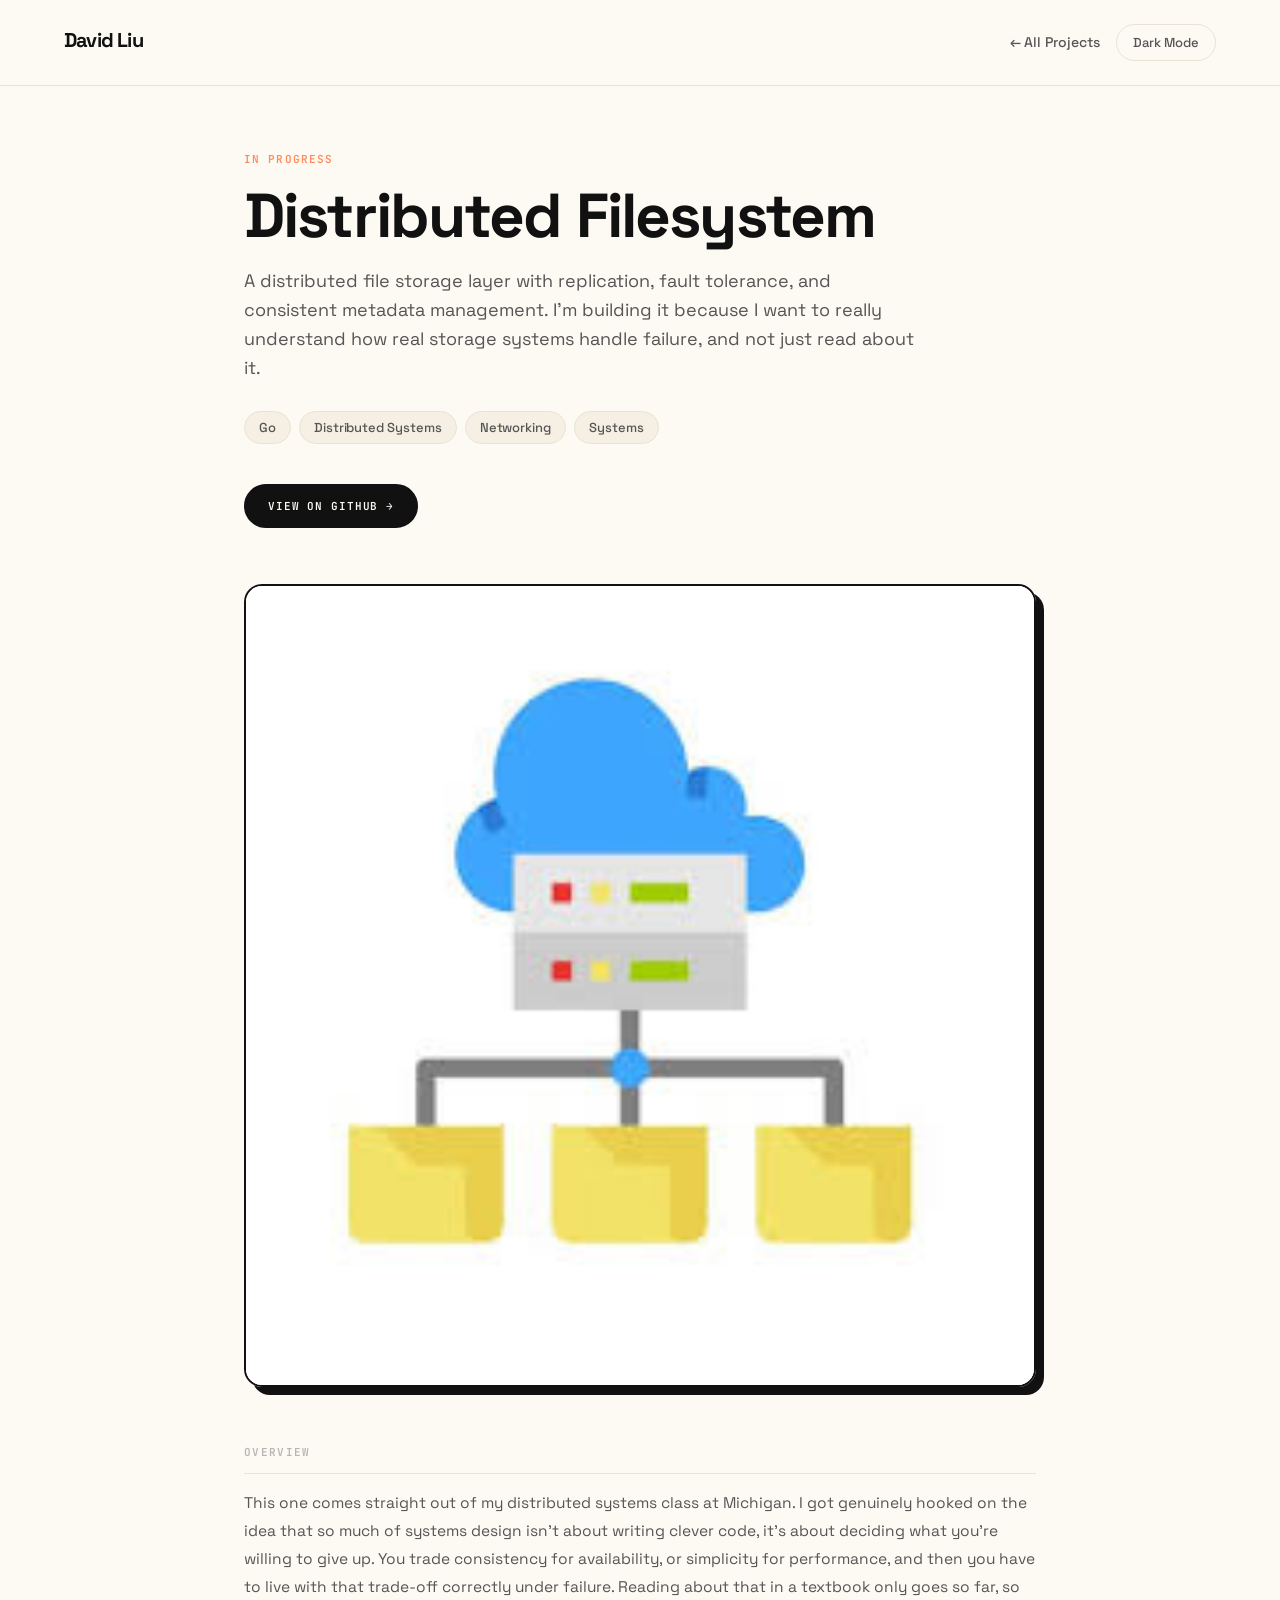
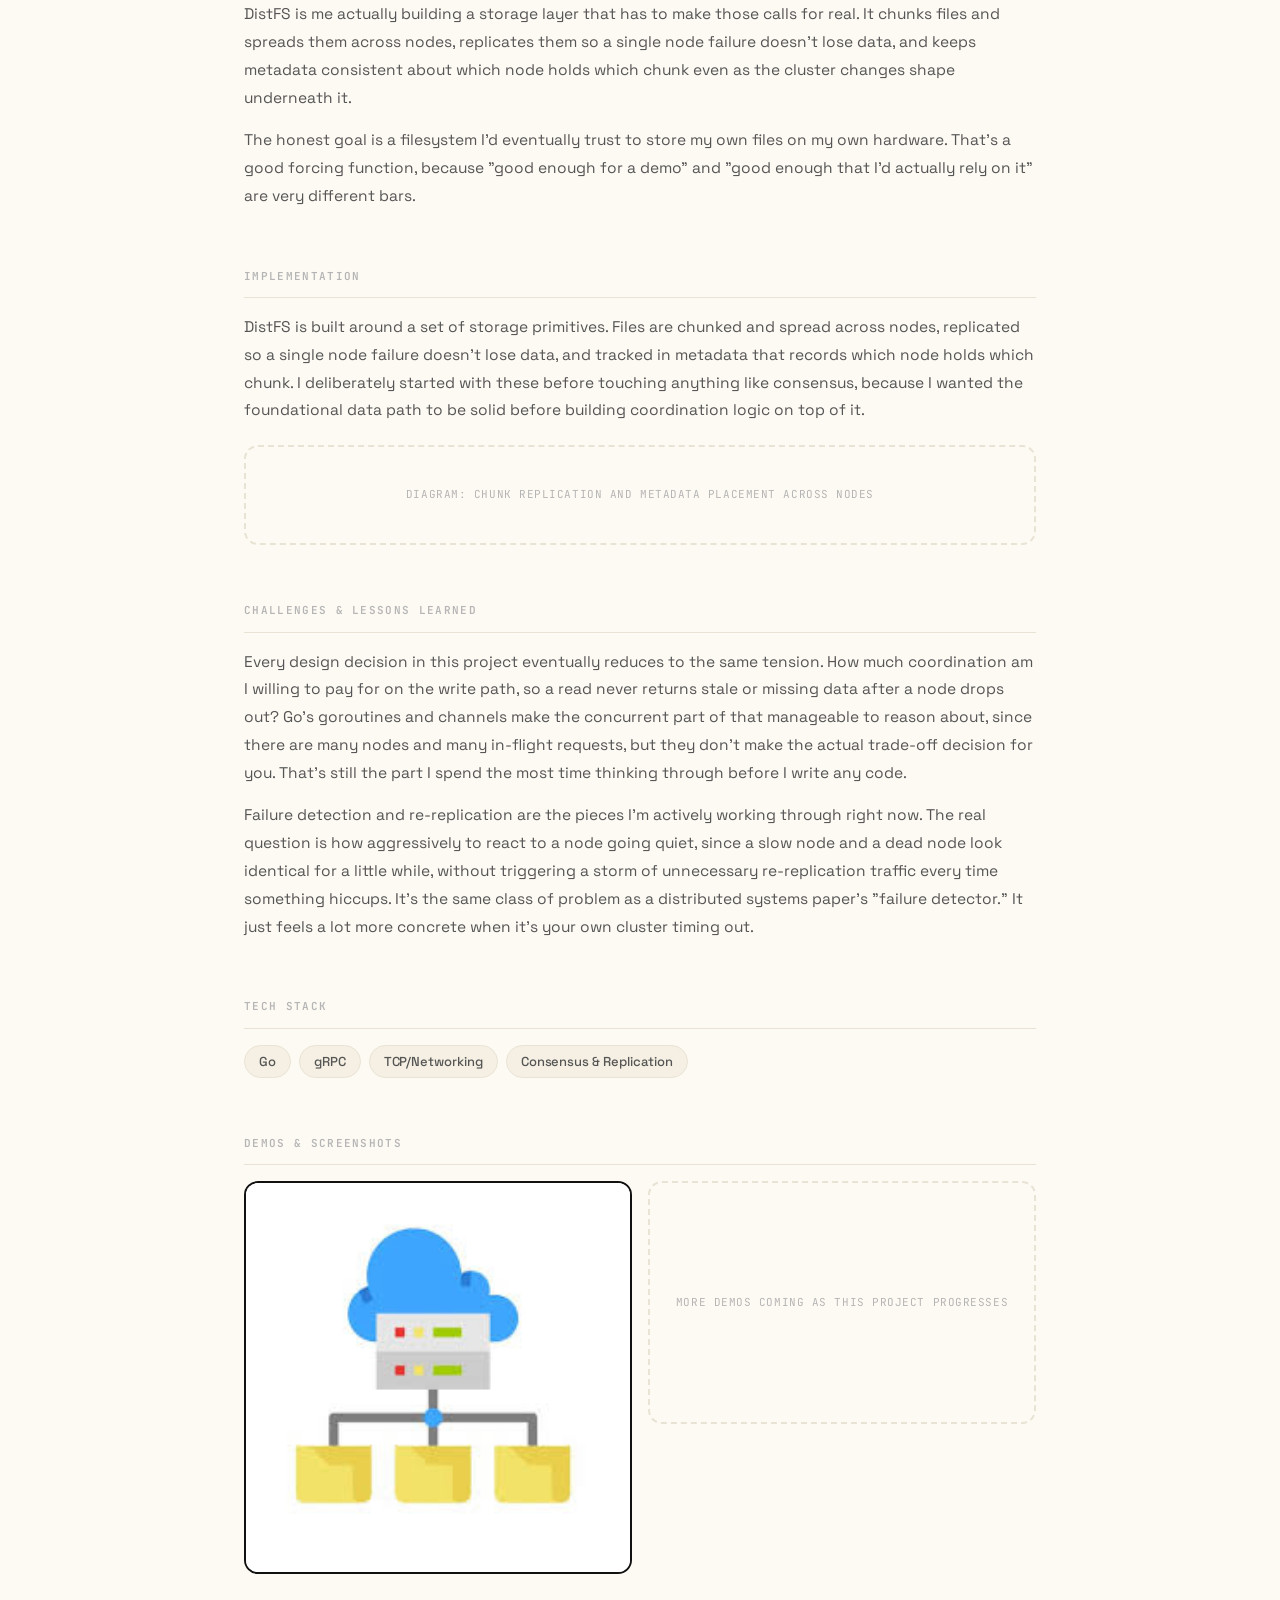
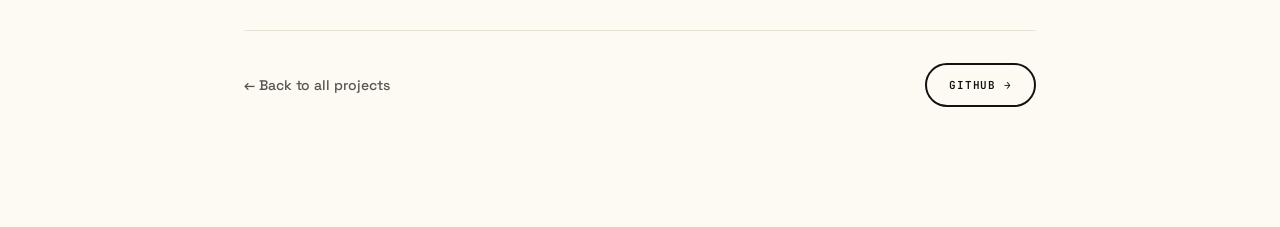
==== projects/distfs.html @ 0ce1530c "Add placeholder images for diagrams" ====
<!DOCTYPE html>
<html lang="en">
<head>
<meta charset="UTF-8" />
<meta name="viewport" content="width=device-width, initial-scale=1.0" />
<title>Distributed Filesystem — David Liu</title>
<link rel="preconnect" href="https://fonts.googleapis.com" />
<link rel="preconnect" href="https://fonts.gstatic.com" crossorigin />
<link href="https://fonts.googleapis.com/css2?family=Space+Grotesk:wght@300;400;500;600;700&family=JetBrains+Mono:wght@400;500;700&display=swap" rel="stylesheet" />
<link rel="stylesheet" href="../styles.css" />
</head>
<body>

<div class="detail-topbar">
  <a href="../" class="logo-link"><span class="logo" style="font-size:20px;">David Liu</span></a>
  <div class="detail-topbar-right">
    <a href="../#projects" class="back-link">← All Projects</a>
    <button id="theme-toggle" class="theme-toggle">Dark Mode</button>
  </div>
</div>

<main class="detail-main">

  <div class="detail-status">In Progress</div>
  <h1 class="detail-title">Distributed Filesystem</h1>
  <p class="detail-tagline">
    A distributed file storage layer with replication, fault tolerance, and consistent
    metadata management. I'm building it because I want to really understand how real
    storage systems handle failure, and not just read about it.
  </p>

  <div class="detail-tags">
    <span class="tag">Go</span>
    <span class="tag">Distributed Systems</span>
    <span class="tag">Networking</span>
    <span class="tag">Systems</span>
  </div>

  <div class="detail-actions">
    <a href="https://github.com/kyukibug/distfs" target="_blank" class="detail-action primary">View on GitHub →</a>
  </div>

  <div class="detail-cover">
    <!-- Drop "images/distfs-cover.jpg" (wide screenshot/diagram) to replace this -->
    <img src="../images/distfs.jpg" alt="Distributed Filesystem" onerror="this.parentElement.style.display='none'" />
  </div>

  <div class="detail-section">
    <div class="detail-section-label">Overview</div>
    <div class="detail-body">
      <p>
        This one comes straight out of my distributed systems class at Michigan. I got
        genuinely hooked on the idea that so much of systems design isn't about writing
        clever code, it's about deciding what you're willing to give up. You trade
        consistency for availability, or simplicity for performance, and then you have to
        live with that trade-off correctly under failure. Reading about that in a
        textbook only goes so far, so DistFS is me actually building a storage layer that
        has to make those calls for real. It chunks files and spreads them across nodes,
        replicates them so a single node failure doesn't lose data, and keeps metadata
        consistent about which node holds which chunk even as the cluster changes shape
        underneath it.
      </p>
      <p>
        The honest goal is a filesystem I'd eventually trust to store my own files on my
        own hardware. That's a good forcing function, because "good enough for a demo"
        and "good enough that I'd actually rely on it" are very different bars.
      </p>
    </div>
  </div>

  <div class="detail-section">
    <div class="detail-section-label">Implementation</div>
    <div class="detail-body">
      <p>
        DistFS is built around a set of storage primitives. Files are chunked and
        spread across nodes, replicated so a single node failure doesn't lose data, and
        tracked in metadata that records which node holds which chunk. I deliberately
        started with these before touching anything like consensus, because I wanted
        the foundational data path to be solid before building coordination logic on
        top of it.
      </p>
      <div class="detail-diagram-placeholder">Diagram: chunk replication and metadata placement across nodes</div>
    </div>
  </div>

  <div class="detail-section">
    <div class="detail-section-label">Challenges &amp; Lessons Learned</div>
    <div class="detail-body">
      <p>
        Every design decision in this project eventually reduces to the same tension.
        How much coordination am I willing to pay for on the write path, so a read
        never returns stale or missing data after a node drops out? Go's goroutines and
        channels make the concurrent part of that manageable to reason about, since
        there are many nodes and many in-flight requests, but they don't make the
        actual trade-off decision for you. That's still the part I spend the most time
        thinking through before I write any code.
      </p>
      <p>
        Failure detection and re-replication are the pieces I'm actively working
        through right now. The real question is how aggressively to react to a node
        going quiet, since a slow node and a dead node look identical for a little
        while, without triggering a storm of unnecessary re-replication traffic every
        time something hiccups. It's the same class of problem as a distributed
        systems paper's "failure detector." It just feels a lot more concrete when
        it's your own cluster timing out.
      </p>
    </div>
  </div>

  <div class="detail-section">
    <div class="detail-section-label">Tech Stack</div>
    <div class="detail-stack">
      <span class="tag">Go</span>
      <span class="tag">gRPC</span>
      <span class="tag">TCP/Networking</span>
      <span class="tag">Consensus &amp; Replication</span>
    </div>
  </div>

  <div class="detail-section">
    <div class="detail-section-label">Demos &amp; Screenshots</div>
    <div class="detail-media-grid">
      <div class="detail-media-item">
        <img src="../images/distfs.jpg" alt="Distributed Filesystem" onerror="this.parentElement.style.display='none'" />
      </div>
      <!--
        Add more demos as this project progresses. Drop files in /images and
        add either an <img> or <video controls> inside a .detail-media-item,
        like this
        <div class="detail-media-item"><video src="../images/distfs-demo.mp4" controls></video></div>
      -->
      <div class="detail-media-placeholder">
        More demos coming as this project progresses
      </div>
    </div>
  </div>

  <div class="detail-nav-footer">
    <a href="../#projects" class="back-link">← Back to all projects</a>
    <a href="https://github.com/kyukibug/distfs" target="_blank" class="detail-action secondary">GitHub →</a>
  </div>

</main>

<script src="../script.js"></script>
</body>
</html>
---- styles.css ----
*, *::before, *::after { box-sizing: border-box; margin: 0; padding: 0; }


:root {
  --ink: #0f0f0e;
  --ink-muted: #6b6b65;
  --ink-faint: #c2c1ba;
  --paper: #f7f5f0;
  --paper-warm: #efece5;
  --rule: #d8d5cc;
  --accent: #1a1a18;
  --mono: 'JetBrains Mono', monospace;
  --display: 'Space Grotesk', sans-serif;
}

body.dark-mode {
  --ink: #f3f3f3;
  --ink-muted: #b0b0b0;
  --ink-faint: #6e6e6e;

  --paper: #131316;
  --paper-warm: #1b1b1f;

  --rule: #2a2a2e;
  --accent: #ffffff;
}

:root {
  --ink: #111111;
  --ink-muted: #555555;
  --ink-faint: #b5b5b5;

  --paper: #fdfaf3;
  --paper-warm: #f5f0e3;

  --rule: #e8e3d4;
  --accent: #000000;

  --pop-1: #ffd93d;
  --pop-2: #ff8a5b;
  --pop-3: #6dc9c1;
}

html { scroll-behavior: smooth; }

body {
  font-family: var(--display);
  background: var(--paper);
  color: var(--ink);
  font-size: 15px;
  line-height: 1.65;
  overflow-x: hidden;
  font-weight: 400;
}

/* ─── GRID SYSTEM ─── */
.grid-wrap {
  display: grid;
  grid-template-columns: 240px 1fr;
  min-height: 100vh;
}

/* ─── SIDEBAR ─── */
aside {
  position: sticky;
  top: 0;
  height: 100vh;
  border-right: 1px solid var(--rule);
  padding: 48px 32px;
  display: flex;
  flex-direction: column;
  gap: 0;
  background: var(--paper);
  z-index: 10;
}

.theme-toggle {
  background: transparent;
  border: 1.5px solid var(--rule);
  border-radius: 999px;

  color: var(--ink-muted);

  font-family: var(--display);
  font-size: 13px;
  font-weight: 500;
  letter-spacing: -0.005em;

  padding: 9px 16px;

  cursor: pointer;

  transition:
    border-color 0.15s,
    color 0.15s,
    background 0.15s,
    transform 0.15s;
}

.theme-toggle:hover {
  border-color: var(--ink);
  color: var(--ink);
  transform: translateY(-1px);
}

/* Only the sidebar needs top spacing above the button (it sits below nav in
   a column); the detail-page topbar aligns it inline via flexbox instead. */
aside .theme-toggle {
  margin-top: 32px;
}

.logo {
  font-family: var(--display);
  font-weight: 700;
  font-size: 26px;
  letter-spacing: -0.04em;
  color: var(--ink);
  margin-bottom: 2px;
  line-height: 1;
}

.logo-link { text-decoration: none; }

.logo-sub {
  font-family: var(--display);
  font-size: 13px;
  font-weight: 400;
  letter-spacing: -0.005em;
  color: var(--ink-muted);
  margin-bottom: 40px;
  margin-top: 4px;
}

nav { display: flex; flex-direction: column; gap: 2px; }

nav a {
  font-family: var(--display);
  font-size: 14px;
  font-weight: 500;
  letter-spacing: -0.005em;
  color: var(--ink-muted);
  text-decoration: none;
  padding: 6px 0;
  border-bottom: 1px solid transparent;
  transition: color 0.15s, border-color 0.15s;
  position: relative;
  display: flex;
  align-items: center;
  gap: 10px;
}

nav a::before {
  content: '';
  width: 16px;
  height: 3px;
  background: var(--ink-faint);
  border-radius: 2px;
  transition: width 0.2s, background 0.2s;
  flex-shrink: 0;
}

nav a:hover, nav a.active {
  color: var(--ink);
}

nav a:hover::before, nav a.active::before {
  width: 28px;
  background: var(--ink);
}

.aside-footer {
  margin-top: auto;
  font-family: var(--display);
  font-size: 13px;
  color: var(--ink-faint);
  letter-spacing: -0.005em;
}

.aside-footer a {
  color: var(--ink-faint);
  text-decoration: none;
  display: block;
  margin-bottom: 6px;
  transition: color 0.15s;
}

.aside-footer a:hover { color: var(--ink-muted); }

/* ─── MAIN CONTENT ─── */
main { padding: 0; }

section {
  padding: 80px 64px;
  border-bottom: 1px solid var(--rule);
}

section:last-child { border-bottom: none; }

.section-label {
  font-family: var(--display);
  font-size: 14px;
  font-weight: 500;
  letter-spacing: -0.005em;
  color: var(--ink-faint);
  margin-bottom: 40px;
  display: flex;
  align-items: center;
  gap: 12px;
}

.section-label::after {
  content: '';
  flex: 1;
  height: 2px;
  background: var(--rule);
  border-radius: 2px;
  max-width: 80px;
}

/* ─── HERO ─── */
#hero {
  min-height: 100vh;
  display: grid;
  grid-template-columns: minmax(0, 580px) 320px;
  gap: 96px;
  justify-content: start;
  align-items: center;
  padding: 72px 64px;
}

.hero-text {
  display: flex;
  flex-direction: column;
  justify-content: center;
  min-width: 0;
}

.hero-image {
  width: 100%;
  aspect-ratio: 4 / 5;
  border-radius: 18px;
  background:
    linear-gradient(135deg, var(--pop-1) 0%, var(--pop-2) 55%, var(--pop-3) 110%);
  overflow: hidden;
  position: relative;
  border: 2px solid var(--ink);
  box-shadow: 8px 8px 0 var(--ink);
  transform: rotate(2deg);
  transition: transform 0.2s;
  transform-style: preserve-3d;
}

.hero-image:hover { transform: rotate(0deg) translateY(-2px); }

.hero-image img {
  width: 100%;
  height: 100%;
  object-fit: cover;
  display: block;
}

.placeholder-label {
  position: absolute;
  inset: 0;
  display: flex;
  align-items: center;
  justify-content: center;
  flex-direction: column;
  gap: 8px;
  font-family: var(--mono);
  font-size: 11px;
  font-weight: 500;
  letter-spacing: 0.1em;
  text-transform: uppercase;
  color: var(--ink);
  pointer-events: none;
  text-align: center;
  padding: 16px;
}

.placeholder-icon {
  font-family: var(--display);
  font-weight: 700;
  font-size: 72px;
  letter-spacing: -0.05em;
  line-height: 1;
}

.hero-index {
  font-family: var(--display);
  font-size: 13px;
  font-weight: 500;
  letter-spacing: -0.005em;
  color: var(--ink-faint);
  margin-bottom: 24px;
}

.hero-name {
  font-family: var(--display);
  font-weight: 700;
  font-size: clamp(56px, 8vw, 104px);
  letter-spacing: -0.045em;
  line-height: 0.9;
  color: var(--ink);
  margin-bottom: 32px;
}

.hero-name .accent {
  color: var(--ink);
  position: relative;
  display: inline-block;
}

.hero-name .accent::after {
  content: '';
  position: absolute;
  left: 0;
  right: 0;
  bottom: 6%;
  height: 18%;
  background: var(--pop-1);
  z-index: -1;
  border-radius: 4px;
}

.hero-desc {
  max-width: 520px;
  font-size: 17px;
  line-height: 1.65;
  color: var(--ink-muted);
  margin-bottom: 40px;
}

.hero-desc a { color: var(--ink); text-decoration: underline; text-decoration-thickness: 2px; text-underline-offset: 3px; }

.hero-tags {
  display: flex;
  flex-wrap: wrap;
  gap: 8px;
}

.tag {
  font-family: var(--display);
  font-size: 13px;
  font-weight: 500;
  letter-spacing: -0.005em;
  color: var(--ink-muted);
  border: 1.5px solid var(--rule);
  border-radius: 999px;
  padding: 5px 14px;
  background: var(--paper-warm);
  transition: border-color 0.15s, color 0.15s, transform 0.15s;
}

.tag:hover {
  border-color: var(--ink);
  color: var(--ink);
  transform: translateY(-1px);
}

/* ─── ABOUT ─── */
.about-grid {
  display: grid;
  grid-template-columns: minmax(0, 600px) 320px;
  gap: 48px;
  align-items: start;
}

.about-bio {
  max-width: 600px;
  font-size: 15px;
  line-height: 1.75;
  color: var(--ink-muted);
}

.about-bio a{ color: var(--ink); text-decoration: underline; text-decoration-thickness: 2px; text-underline-offset: 3px; }

.about-bio strong {
  color: var(--ink);
  font-weight: 600;
}

.about-bio p + p { margin-top: 14px; }

.about-subhead {
  font-family: var(--display);
  font-size: 15px;
  font-weight: 600;
  letter-spacing: -0.01em;
  color: var(--ink);
  display: flex;
  align-items: center;
  gap: 12px;
  margin-top: 28px;
  margin-bottom: 12px;
}

.about-subhead:first-child { margin-top: 0; }

.about-subhead::after {
  content: '';
  flex: 1;
  height: 2px;
  background: var(--pop-2);
  border-radius: 2px;
  max-width: 40px;
}

.about-photo {
  width: 100%;
  max-width: 320px;
  aspect-ratio: 4 / 5;
  border-radius: 18px;
  background: linear-gradient(135deg, var(--pop-3) 0%, var(--pop-1) 100%);
  overflow: hidden;
  position: relative;
  border: 2px solid var(--ink);
  box-shadow: 6px 6px 0 var(--ink);
  align-self: start;
}

.about-photo img {
  width: 100%;
  height: 100%;
  object-fit: cover;
  display: block;
  position: relative;
  z-index: 1;
}

/* ─── PROJECTS: FILTERS ─── */
.project-filters {
  display: flex;
  flex-wrap: wrap;
  gap: 8px;
  margin-bottom: 32px;
}

.filter-chip {
  font-family: var(--display);
  font-size: 13px;
  font-weight: 500;
  letter-spacing: -0.005em;
  color: var(--ink-muted);
  border: 1.5px solid var(--rule);
  border-radius: 999px;
  padding: 7px 16px;
  background: var(--paper-warm);
  cursor: pointer;
  transition: border-color 0.15s, color 0.15s, background 0.15s, transform 0.15s;
}

.filter-chip:hover {
  border-color: var(--ink);
  color: var(--ink);
  transform: translateY(-1px);
}

.filter-chip.active {
  background: var(--ink);
  border-color: var(--ink);
  color: var(--paper);
}

/* ─── PROJECTS: GRID ─── */
.projects-grid {
  display: grid;
  grid-template-columns: repeat(auto-fill, minmax(230px, 1fr));
  gap: 24px;
}

.project-card {
  display: block;
  text-decoration: none;
  color: inherit;
  border: 2px solid var(--ink);
  border-radius: 16px;
  background: var(--paper);
  overflow: hidden;
  box-shadow: 5px 5px 0 var(--ink);
  transition: transform 0.15s, box-shadow 0.15s;
  transition-property: transform, box-shadow, opacity;
}

.project-card:hover {
  transform: translateY(-3px);
  box-shadow: 7px 7px 0 var(--ink);
}

.project-card.is-hidden {
  display: none;
}

.project-card-thumb {
  width: 100%;
  aspect-ratio: 1 / 1;
  position: relative;
  overflow: hidden;
  border-bottom: 2px solid var(--ink);
}

.project-card-thumb img {
  width: 100%;
  height: 100%;
  object-fit: cover;
  display: block;
  transition: transform 0.25s;
}

.project-card:hover .project-card-thumb img {
  transform: scale(1.05);
}

.project-card-thumb.t1 { background: linear-gradient(135deg, var(--pop-3), var(--pop-1)); }
.project-card-thumb.t2 { background: linear-gradient(135deg, var(--pop-2), #ff5ea8); }
.project-card-thumb.t3 { background: linear-gradient(135deg, var(--pop-1), var(--pop-2)); }
.project-card-thumb.t4 { background: linear-gradient(135deg, #7b8cff, var(--pop-3)); }
.project-card-thumb.t5 { background: linear-gradient(135deg, var(--pop-2), #7b8cff); }
.project-card-thumb.t6 { background: linear-gradient(135deg, var(--pop-3), var(--pop-2)); }

.project-card-status {
  position: absolute;
  top: 10px;
  right: 10px;
  font-family: var(--mono);
  font-size: 9.5px;
  font-weight: 600;
  letter-spacing: 0.08em;
  text-transform: uppercase;
  color: var(--ink);
  background: var(--paper);
  border: 1.5px solid var(--ink);
  border-radius: 999px;
  padding: 4px 10px;
}

.project-card-body {
  padding: 16px 18px 18px;
}

.project-card-name {
  font-family: var(--display);
  font-weight: 700;
  font-size: 17px;
  letter-spacing: -0.02em;
  color: var(--ink);
  margin-bottom: 8px;
  line-height: 1.15;
}

.project-card-tags {
  display: flex;
  flex-wrap: wrap;
  gap: 5px;
}

.project-card-tag {
  font-family: var(--mono);
  font-size: 10px;
  font-weight: 600;
  letter-spacing: 0.03em;
  color: var(--ink-muted);
  border: 1.5px solid var(--rule);
  border-radius: 999px;
  padding: 3px 9px;
}

.resume-link {
  font-family: var(--mono);
  font-size: 11px;
  font-weight: 600;
  letter-spacing: 0.08em;
  text-transform: uppercase;
  color: var(--paper);
  text-decoration: none;
  border: 2px solid var(--ink);
  border-radius: 999px;
  padding: 9px 18px;
  background: var(--ink);
  transition: transform 0.15s, box-shadow 0.15s, background 0.15s, color 0.15s;
  white-space: nowrap;
}

.resume-link:hover {
  background: var(--pop-1);
  color: var(--ink);
  transform: translateY(-2px);
  box-shadow: 3px 3px 0 var(--ink);
}

/* ─── EXPERIENCE (Resume) ─── */
.exp-list { display: flex; flex-direction: column; gap: 40px; }

.exp-item {
  display: grid;
  grid-template-columns: 160px 1fr;
  gap: 32px;
}

.exp-meta {
  padding-top: 2px;
}

.exp-years {
  font-family: var(--display);
  font-size: 13px;
  font-weight: 500;
  letter-spacing: -0.005em;
  color: var(--ink-faint);
  margin-bottom: 4px;
}

.exp-company {
  font-family: var(--display);
  font-size: 14px;
  color: var(--ink-muted);
  letter-spacing: -0.005em;
}

.exp-title {
  font-family: var(--display);
  font-size: 24px;
  font-weight: 700;
  letter-spacing: -0.02em;
  color: var(--ink);
  margin-bottom: 10px;
  line-height: 1.1;
}

.exp-body {
  font-size: 14.5px;
  color: var(--ink-muted);
  line-height: 1.75;
}

.exp-bullets {
  list-style: none;
  margin-top: 10px;
  display: flex;
  flex-direction: column;
  gap: 8px;
}

.exp-bullets li {
  font-size: 13.5px;
  color: var(--ink-muted);
  display: flex;
  gap: 10px;
  line-height: 1.6;
}

.exp-bullets li::before {
  content: '▸';
  color: var(--pop-2);
  flex-shrink: 0;
  font-weight: 700;
}

/* ─── SKILLS ─── */
.skills-grid {
  display: grid;
  grid-template-columns: repeat(2, 1fr);
  gap: 1px;
  background: var(--ink);
  border: 2px solid var(--ink);
  border-radius: 14px;
  overflow: hidden;
  box-shadow: 6px 6px 0 var(--ink);
}

.skill-group {
  background: var(--paper);
  padding: 24px 28px;
}

.skill-group-label {
  font-family: var(--mono);
  font-size: 11px;
  font-weight: 600;
  letter-spacing: 0.12em;
  text-transform: uppercase;
  color: var(--ink);
  margin-bottom: 14px;
  padding-bottom: 10px;
  border-bottom: 2px solid var(--rule);
}

.skill-items {
  display: flex;
  flex-direction: column;
  gap: 6px;
}

.skill-item {
  font-size: 14.5px;
  color: var(--ink-muted);
  display: flex;
  align-items: center;
  gap: 10px;
}

.skill-item::before {
  content: '';
  width: 6px;
  height: 6px;
  border-radius: 2px;
  background: var(--pop-2);
  flex-shrink: 0;
}

/* ─── CONTACT ─── */
.contact-links {
  display: flex;
  flex-direction: column;
  gap: 0;
  max-width: 560px;
  margin-left: auto;
}

.contact-link-row {
  display: flex;
  align-items: center;
  justify-content: space-between;
  padding: 18px 0;
  border-bottom: 1px solid var(--rule);
}

.contact-link-row:first-child { border-top: 1px solid var(--rule); }

.contact-link-label {
  font-family: var(--display);
  font-size: 14px;
  font-weight: 500;
  letter-spacing: -0.005em;
  color: var(--ink-faint);
}

.contact-link-val {
  font-family: var(--display);
  font-size: 15px;
  font-weight: 500;
  color: var(--ink);
  text-decoration: none;
  transition: color 0.15s;
}

.contact-link-val:hover { color: var(--pop-2); }

/* ─── FLIP CARDS ─── */
.flip-card {
  cursor: pointer;
  -webkit-tap-highlight-color: transparent;
}

.flip-card .flip-inner {
  position: absolute;
  inset: 0;
  transition: transform 0.7s cubic-bezier(0.4, 0.0, 0.2, 1);
  transform-style: preserve-3d;
}

.flip-card.flipped .flip-inner {
  transform: rotateY(180deg);
}

.flip-card .flip-front,
.flip-card .flip-back {
  position: absolute;
  inset: 0;
  -webkit-backface-visibility: hidden;
  backface-visibility: hidden;
  overflow: hidden;
}

.flip-card .flip-back {
  transform: rotateY(180deg);
  background: var(--paper-warm);
  display: flex;
  flex-direction: column;
  justify-content: center;
  align-items: center;
  text-align: center;
  padding: 22px;
  gap: 10px;
}

.flip-hint {
  position: absolute;
  top: 10px;
  right: 10px;
  width: 26px;
  height: 26px;
  border-radius: 50%;
  background: var(--ink);
  color: var(--paper);
  display: flex;
  align-items: center;
  justify-content: center;
  font-family: var(--mono);
  font-size: 13px;
  font-weight: 700;
  z-index: 2;
  pointer-events: none;
  transition: opacity 0.2s;
}

.flip-card.flipped .flip-hint { opacity: 0; }

.flip-back-title {
  font-family: var(--display);
  font-weight: 700;
  font-size: 22px;
  letter-spacing: -0.025em;
  line-height: 1.05;
  color: var(--ink);
}

.flip-back-text {
  font-family: var(--display);
  font-size: 13px;
  color: var(--ink-muted);
  line-height: 1.55;
}

.flip-back-meta {
  font-family: var(--display);
  font-size: 12px;
  font-weight: 600;
  letter-spacing: -0.005em;
  color: var(--pop-2);
}

.hero-image .flip-back { padding: 30px; gap: 14px; }
.hero-image .flip-back-title { font-size: 30px; }
.hero-image .flip-back-text { font-size: 13px; line-height: 1.6; max-width: 220px; }
.hero-image .flip-back-text  a{ color: var(--ink); text-decoration: underline; text-decoration-thickness: 2px; text-underline-offset: 3px; }

/* ─── PROJECT DETAIL PAGE ─── */
.detail-topbar {
  position: sticky;
  top: 0;
  z-index: 10;
  display: flex;
  align-items: center;
  justify-content: space-between;
  gap: 24px;
  padding: 24px 64px;
  background: var(--paper);
  border-bottom: 1px solid var(--rule);
}

.back-link {
  font-family: var(--display);
  font-size: 14px;
  font-weight: 500;
  letter-spacing: -0.005em;
  color: var(--ink-muted);
  text-decoration: none;
  display: inline-flex;
  align-items: center;
  gap: 8px;
  transition: color 0.15s;
}

.back-link:hover { color: var(--ink); }

.detail-topbar-right {
  display: flex;
  align-items: center;
  gap: 16px;
}

.detail-main {
  max-width: 920px;
  margin: 0 auto;
  padding: 64px 64px 120px;
}

.detail-status {
  font-family: var(--mono);
  font-size: 11px;
  font-weight: 600;
  letter-spacing: 0.1em;
  text-transform: uppercase;
  color: var(--pop-2);
  margin-bottom: 16px;
}

.detail-title {
  font-family: var(--display);
  font-weight: 700;
  font-size: clamp(38px, 5.5vw, 62px);
  letter-spacing: -0.03em;
  line-height: 1.02;
  color: var(--ink);
  margin-bottom: 20px;
}

.detail-tagline {
  font-size: 18px;
  line-height: 1.6;
  color: var(--ink-muted);
  max-width: 680px;
  margin-bottom: 28px;
}

.detail-tags {
  display: flex;
  flex-wrap: wrap;
  gap: 8px;
  margin-bottom: 40px;
}

.detail-actions {
  display: flex;
  flex-wrap: wrap;
  gap: 12px;
  margin-bottom: 56px;
}

.detail-action {
  font-family: var(--mono);
  font-size: 11px;
  font-weight: 600;
  letter-spacing: 0.08em;
  text-transform: uppercase;
  text-decoration: none;
  border-radius: 999px;
  padding: 11px 22px;
  transition: transform 0.15s, box-shadow 0.15s, background 0.15s, color 0.15s;
  border: 2px solid var(--ink);
}

.detail-action.primary {
  color: var(--paper);
  background: var(--ink);
}

.detail-action.primary:hover {
  background: var(--pop-1);
  color: var(--ink);
  transform: translateY(-2px);
  box-shadow: 3px 3px 0 var(--ink);
}

.detail-action.secondary {
  color: var(--ink);
  background: transparent;
}

.detail-action.secondary:hover {
  background: var(--paper-warm);
  transform: translateY(-2px);
  box-shadow: 3px 3px 0 var(--ink);
}

.detail-cover {
  width: 100%;
  border-radius: 18px;
  border: 2px solid var(--ink);
  box-shadow: 8px 8px 0 var(--ink);
  overflow: hidden;
  margin-bottom: 56px;
}

.detail-cover img {
  width: 100%;
  display: block;
  object-fit: cover;
}

.detail-section { margin-bottom: 56px; }

.detail-section-label {
  font-family: var(--mono);
  font-size: 11px;
  font-weight: 600;
  letter-spacing: 0.12em;
  text-transform: uppercase;
  color: var(--ink-faint);
  margin-bottom: 16px;
  padding-bottom: 12px;
  border-bottom: 1px solid var(--rule);
}

.detail-body {
  font-size: 15.5px;
  line-height: 1.8;
  color: var(--ink-muted);
}

.detail-body a { color: var(--ink); text-decoration: underline; text-decoration-thickness: 2px; text-underline-offset: 3px; }

.detail-body p + p { margin-top: 14px; }

.detail-stack {
  display: flex;
  flex-wrap: wrap;
  gap: 8px;
}

.detail-media-grid {
  display: grid;
  grid-template-columns: repeat(auto-fit, minmax(280px, 1fr));
  gap: 16px;
}

.detail-media-item {
  border: 2px solid var(--ink);
  border-radius: 14px;
  overflow: hidden;
  background: var(--paper-warm);
}

.detail-media-item img,
.detail-media-item video {
  width: 100%;
  height: 100%;
  display: block;
  object-fit: cover;
}

.detail-media-placeholder {
  aspect-ratio: 16 / 10;
  display: flex;
  align-items: center;
  justify-content: center;
  flex-direction: column;
  gap: 8px;
  font-family: var(--mono);
  font-size: 11px;
  letter-spacing: 0.05em;
  text-transform: uppercase;
  color: var(--ink-faint);
  text-align: center;
  padding: 16px;
  border: 2px dashed var(--rule);
  border-radius: 14px;
}

/* An inline placeholder for a diagram or screenshot that would help explain
   a specific point in the surrounding prose, as opposed to .detail-media-grid
   which is a gallery of finished demo media at the bottom of the page. */
.detail-diagram-placeholder {
  margin: 20px 0;
  padding: 28px 20px;
  min-height: 100px;
  display: flex;
  align-items: center;
  justify-content: center;
  text-align: center;
  font-family: var(--mono);
  font-size: 11px;
  letter-spacing: 0.05em;
  text-transform: uppercase;
  color: var(--ink-faint);
  border: 2px dashed var(--rule);
  border-radius: 14px;
}

.detail-nav-footer {
  display: flex;
  justify-content: space-between;
  align-items: center;
  padding-top: 32px;
  border-top: 1px solid var(--rule);
}

/* ─── RESPONSIVE ─── */
@media (max-width: 900px) {
  .grid-wrap { grid-template-columns: 1fr; }
  aside {
    position: relative;
    height: auto;
    flex-direction: row;
    align-items: center;
    flex-wrap: wrap;
    padding: 24px 32px;
    border-right: none;
    border-bottom: 1px solid var(--rule);
  }
  .logo { margin-bottom: 0; margin-right: 32px; }
  .logo-sub { display: none; }
  nav { flex-direction: row; flex-wrap: wrap; gap: 0 24px; }
  nav a::before { display: none; }
  .aside-footer { display: none; }
  #hero { min-height: auto; padding: 48px 32px; grid-template-columns: 1fr; gap: 32px; }
  .hero-image { max-width: 280px; transform: rotate(0); }
  section { padding: 48px 32px; }
  .about-grid { grid-template-columns: 1fr; }
  .projects-grid { grid-template-columns: repeat(auto-fill, minmax(150px, 1fr)); gap: 16px; }
  .exp-item { grid-template-columns: 1fr; gap: 8px; }
  .skills-grid { grid-template-columns: 1fr 1fr; }
  aside .theme-toggle {
    margin-top: 0;
    margin-left: auto;
  }
  .flip-back-text {
    display: none;
  }
  .detail-topbar { padding: 20px 24px; }
  .detail-main { padding: 40px 24px 80px; }
}
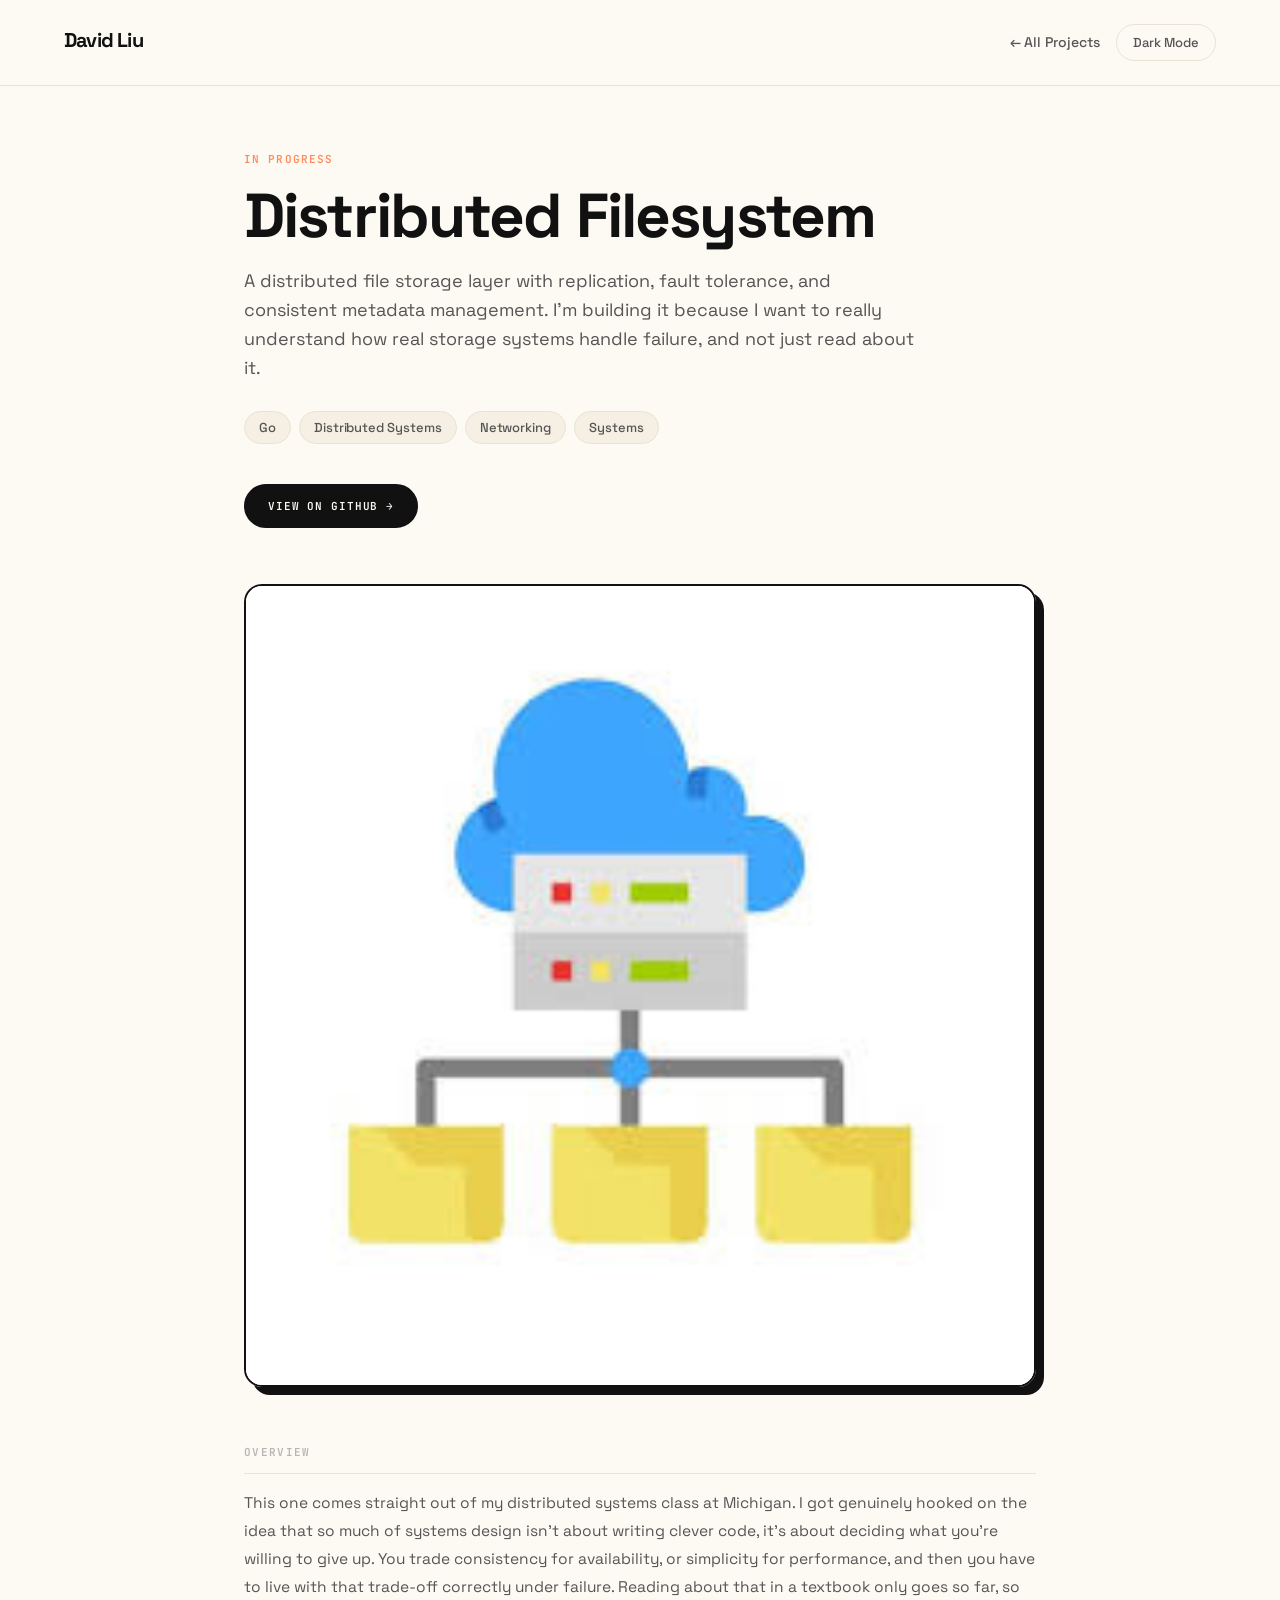
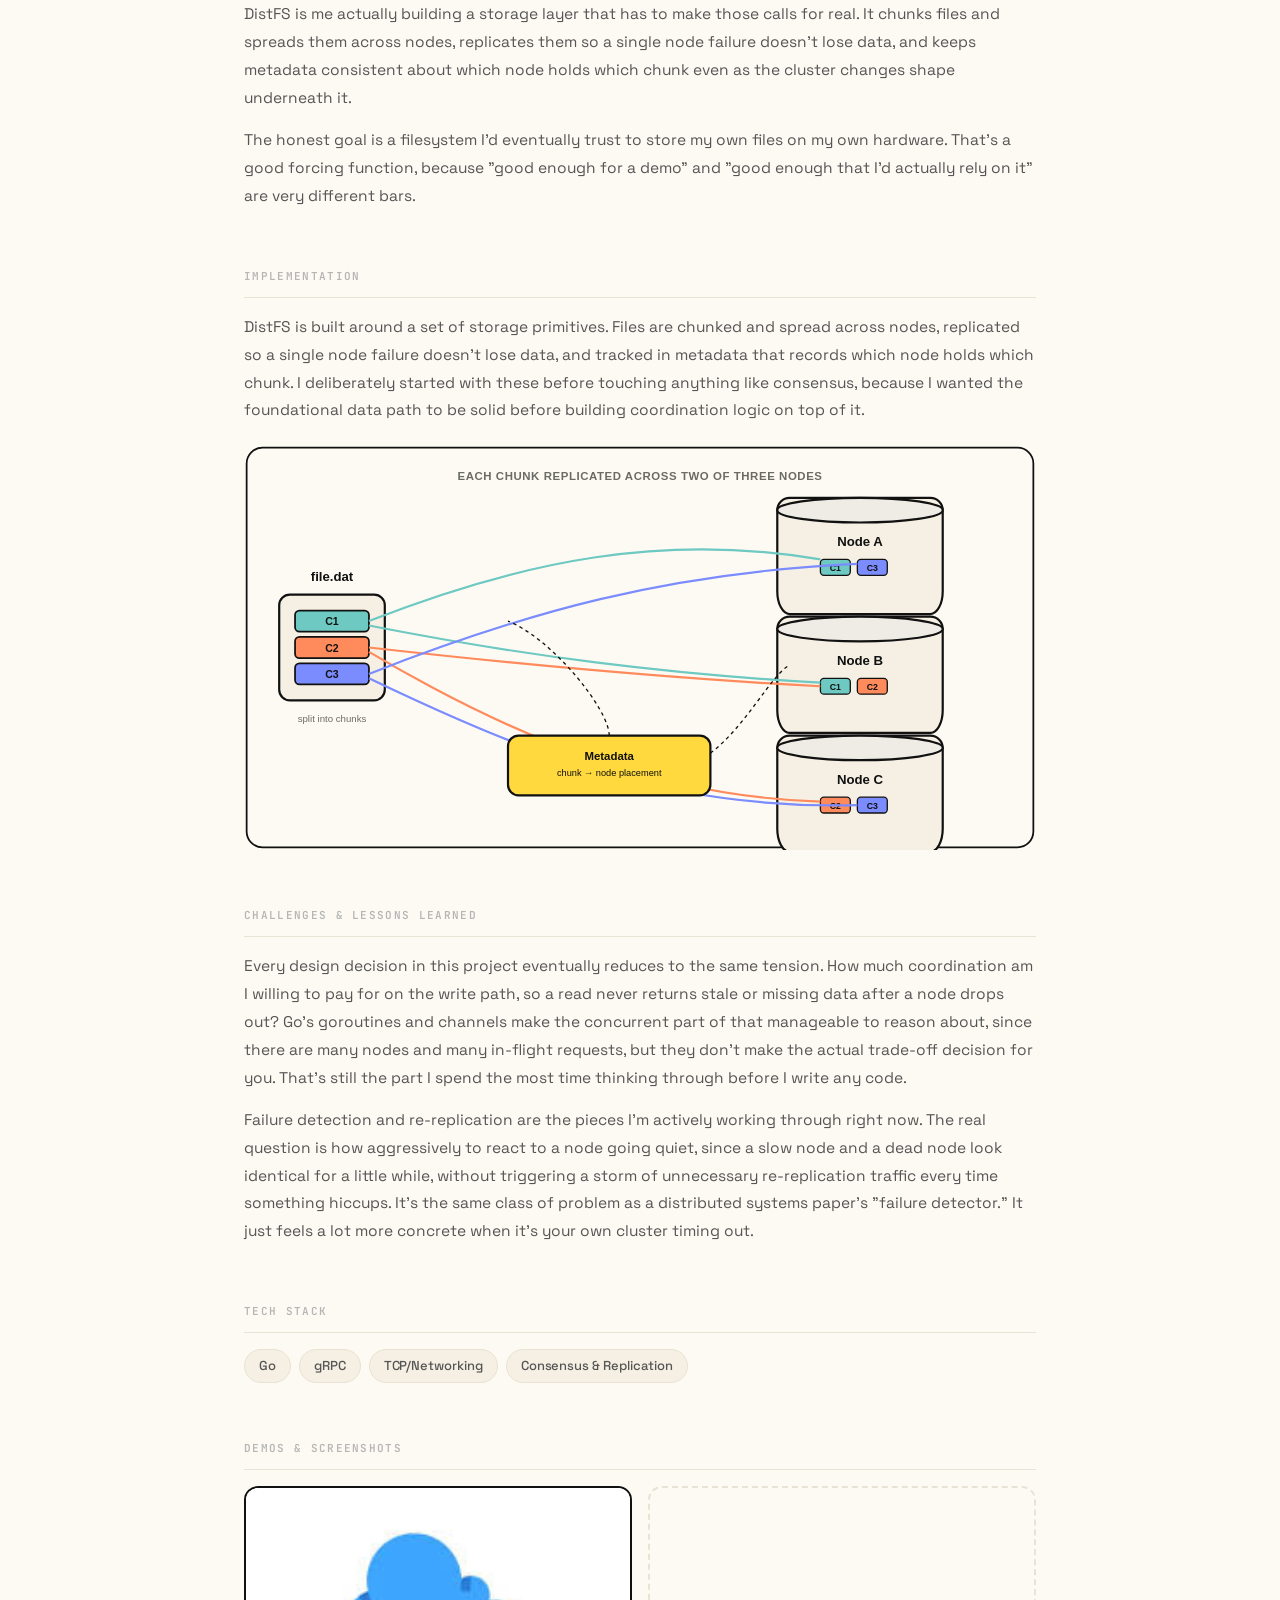
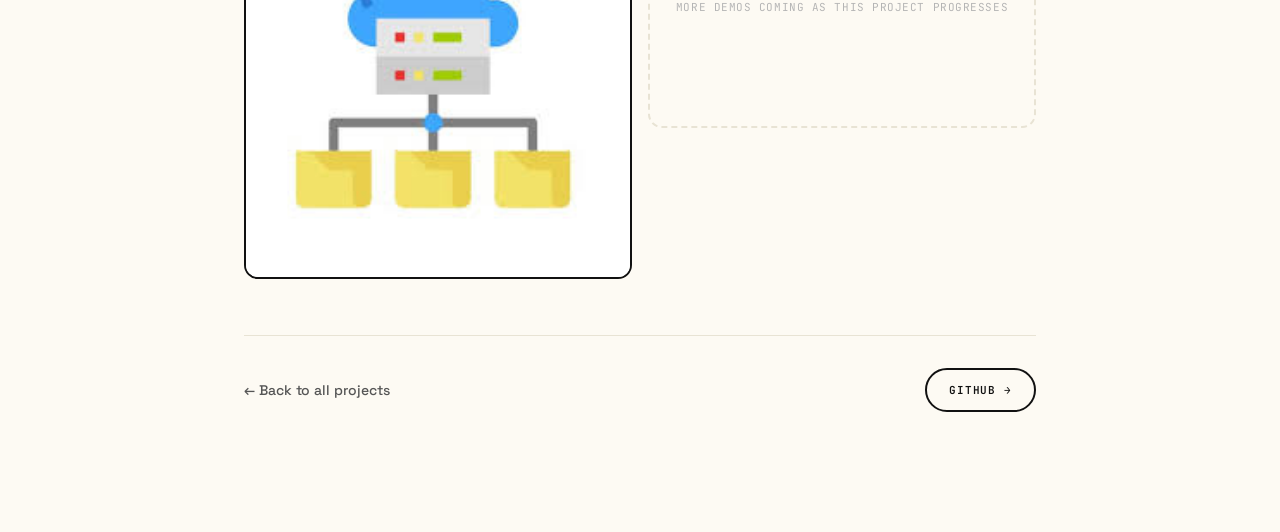
==== commit 643cc92f: "Add diagrams" ====
--- a/projects/distfs.html
+++ b/projects/distfs.html
@@ -79,7 +79,7 @@
         the foundational data path to be solid before building coordination logic on
         top of it.
       </p>
-      <div class="detail-diagram-placeholder">Diagram: chunk replication and metadata placement across nodes</div>
+      <img class="detail-diagram" src="../images/distfs-diagram.svg" alt="A file split into three chunks, each replicated across two of three nodes, with a metadata service tracking chunk-to-node placement" />
     </div>
   </div>
 
--- a/styles.css
+++ b/styles.css
@@ -1036,6 +1036,16 @@
   padding: 16px;
   border: 2px dashed var(--rule);
   border-radius: 14px;
+}
+
+/* A real inline diagram. Drawn with its own background/border baked in (see
+   images/*-diagram.svg), so this just gives it width and spacing rather than
+   framing it in another box. */
+.detail-diagram {
+  display: block;
+  width: 100%;
+  height: auto;
+  margin: 20px 0;
 }
 
 /* An inline placeholder for a diagram or screenshot that would help explain
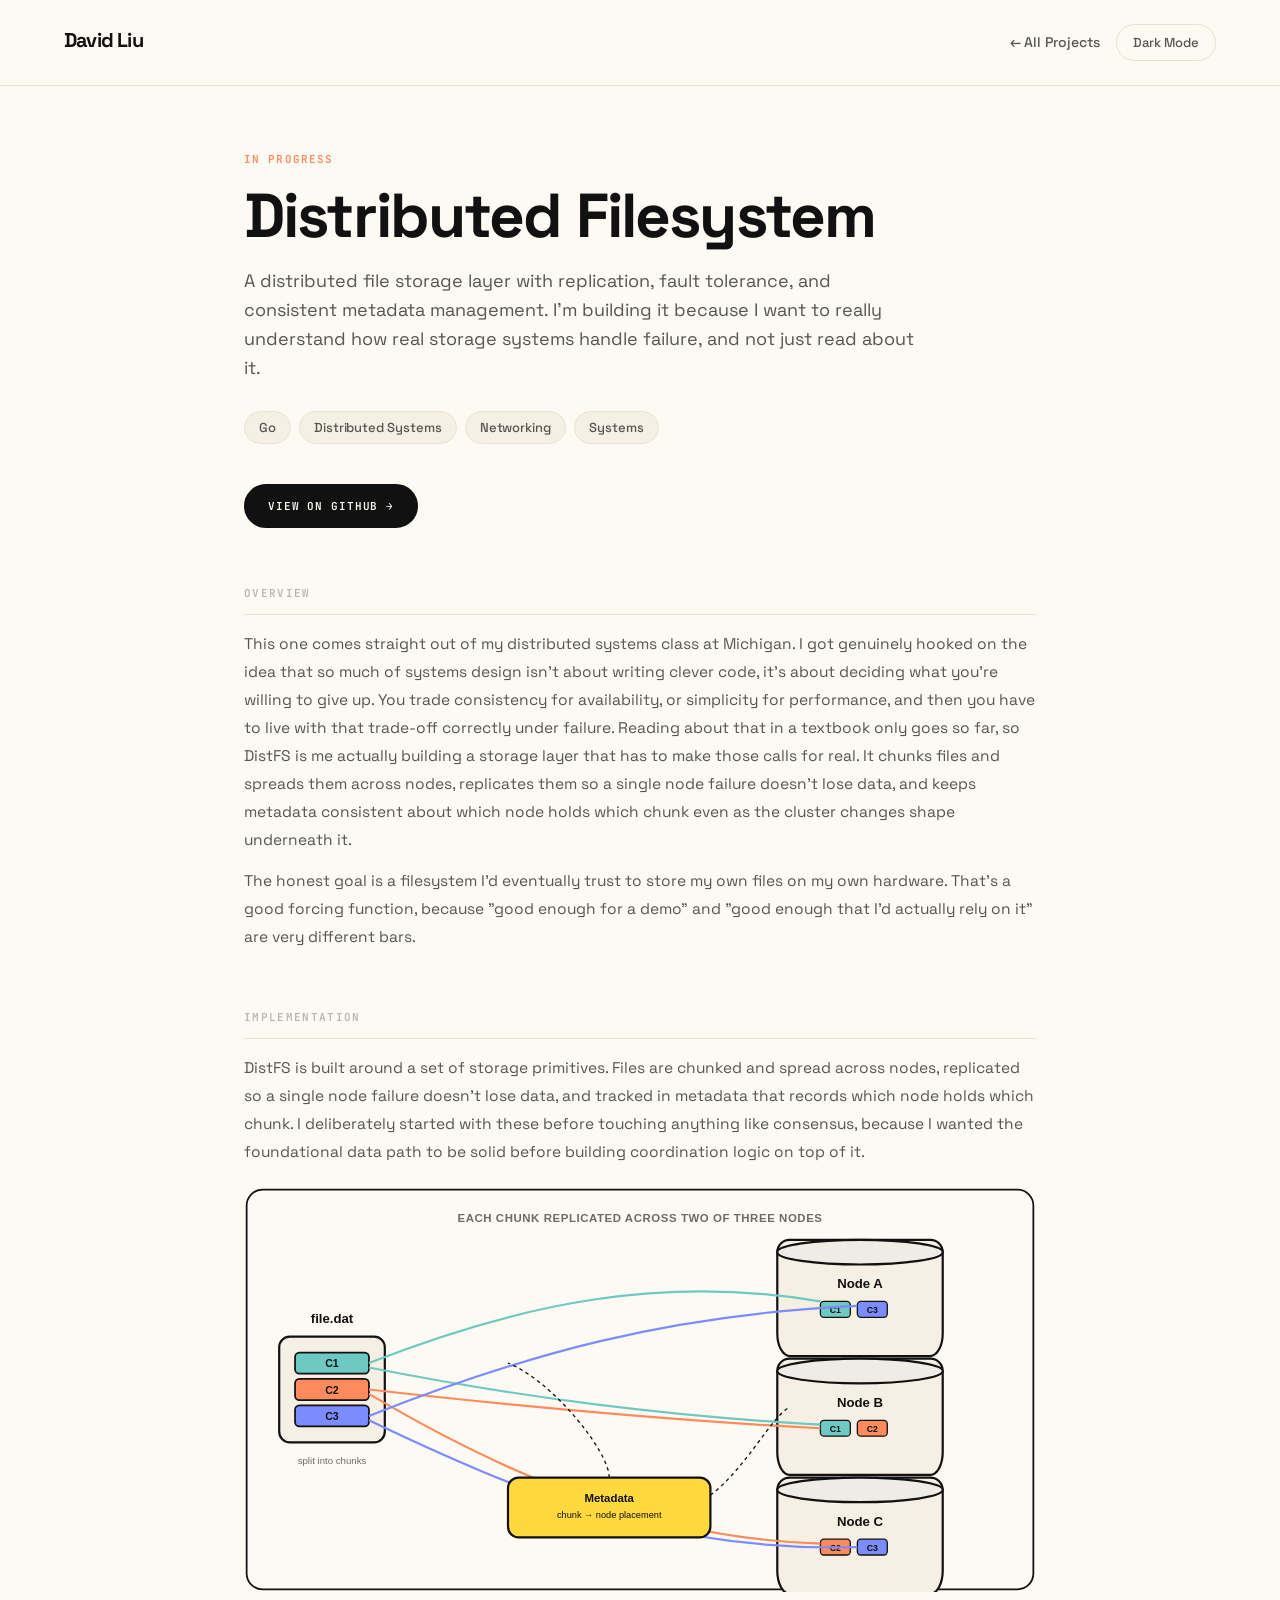
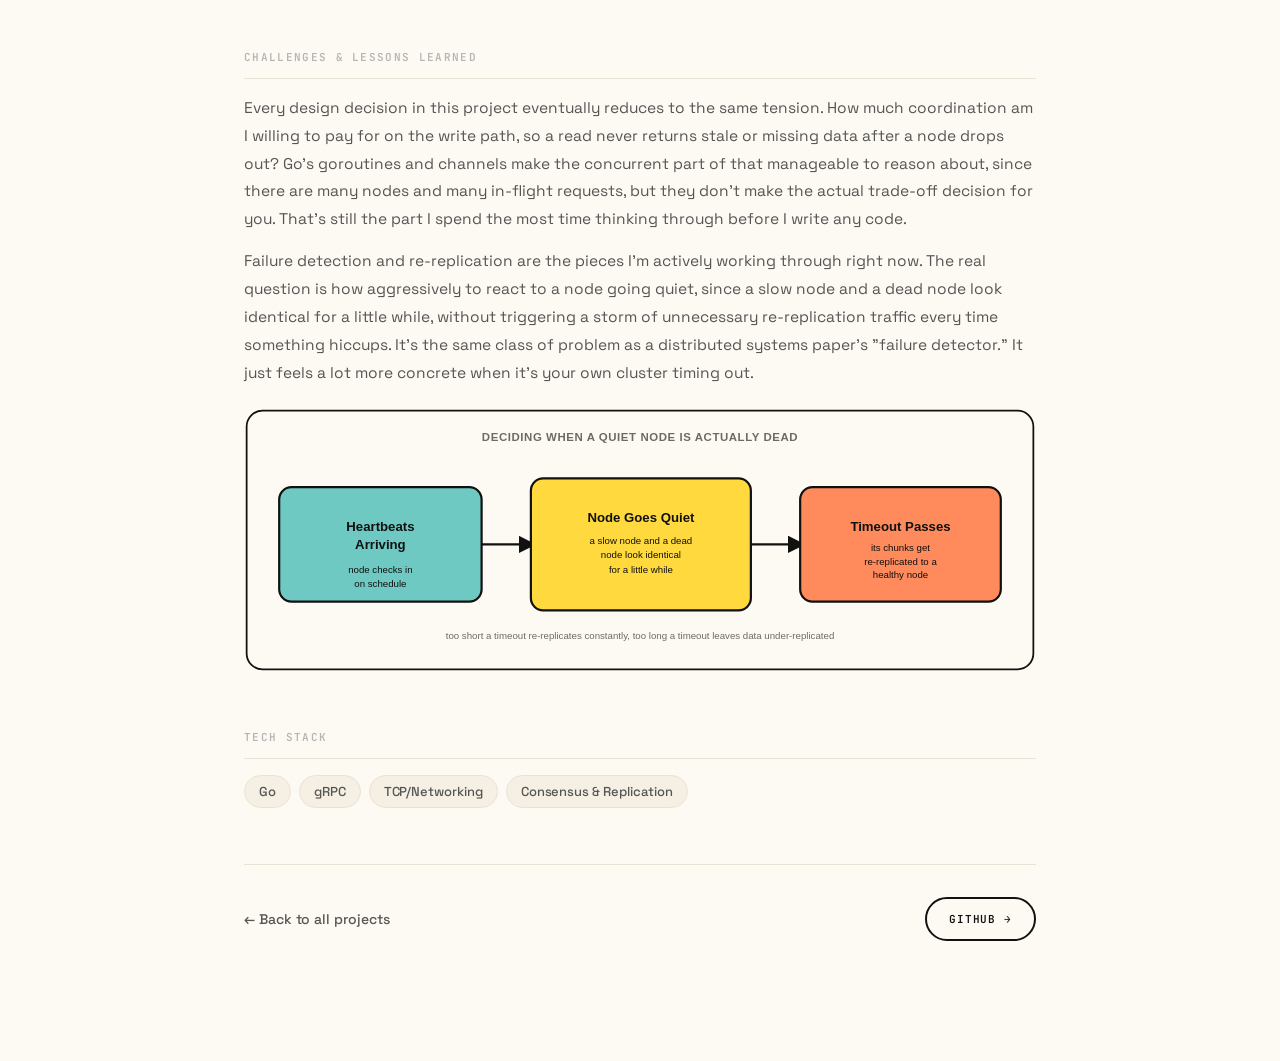
==== commit 6cdc1406: "Add diagrams for systems projects" ====
--- a/projects/distfs.html
+++ b/projects/distfs.html
@@ -40,10 +40,11 @@
     <a href="https://github.com/kyukibug/distfs" target="_blank" class="detail-action primary">View on GitHub →</a>
   </div>
 
-  <div class="detail-cover">
-    <!-- Drop "images/distfs-cover.jpg" (wide screenshot/diagram) to replace this -->
-    <img src="../images/distfs.jpg" alt="Distributed Filesystem" onerror="this.parentElement.style.display='none'" />
-  </div>
+<!--
+  No cover image for now. Add one back (or a <video>) inside a .detail-cover
+  div here once there's a real demo to show, see doodle-room.html for the
+  pattern.
+-->
 
   <div class="detail-section">
     <div class="detail-section-label">Overview</div>
@@ -104,6 +105,7 @@
         systems paper's "failure detector." It just feels a lot more concrete when
         it's your own cluster timing out.
       </p>
+      <img class="detail-diagram" src="../images/distfs-failure-diagram.svg" alt="A three-step flow: heartbeats arriving normally, the node going quiet where a slow and a dead node look identical, then a timeout passing and chunks getting re-replicated to a healthy node" />
     </div>
   </div>
 
@@ -117,24 +119,6 @@
     </div>
   </div>
 
-  <div class="detail-section">
-    <div class="detail-section-label">Demos &amp; Screenshots</div>
-    <div class="detail-media-grid">
-      <div class="detail-media-item">
-        <img src="../images/distfs.jpg" alt="Distributed Filesystem" onerror="this.parentElement.style.display='none'" />
-      </div>
-      <!--
-        Add more demos as this project progresses. Drop files in /images and
-        add either an <img> or <video controls> inside a .detail-media-item,
-        like this
-        <div class="detail-media-item"><video src="../images/distfs-demo.mp4" controls></video></div>
-      -->
-      <div class="detail-media-placeholder">
-        More demos coming as this project progresses
-      </div>
-    </div>
-  </div>
-
   <div class="detail-nav-footer">
     <a href="../#projects" class="back-link">← Back to all projects</a>
     <a href="https://github.com/kyukibug/distfs" target="_blank" class="detail-action secondary">GitHub →</a>
--- a/styles.css
+++ b/styles.css
@@ -963,7 +963,8 @@
   margin-bottom: 56px;
 }
 
-.detail-cover img {
+.detail-cover img,
+.detail-cover video {
   width: 100%;
   display: block;
   object-fit: cover;
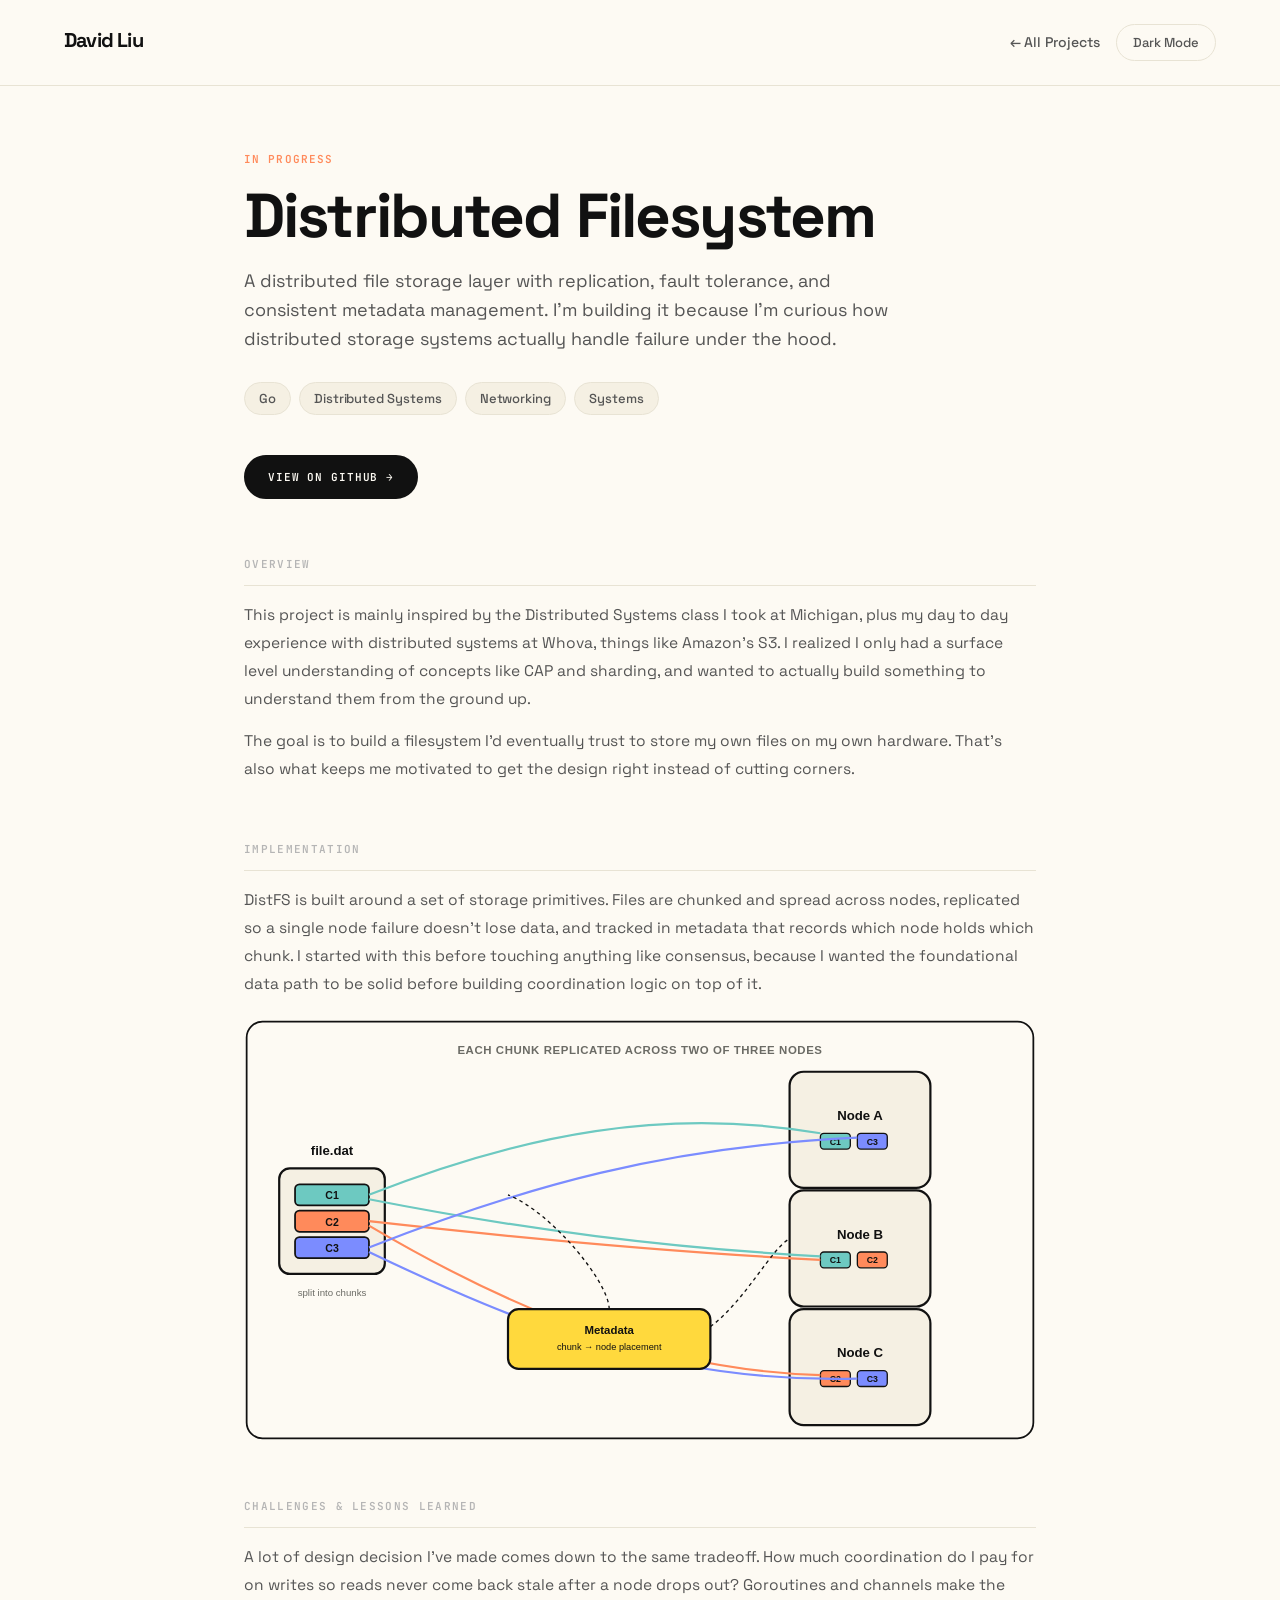
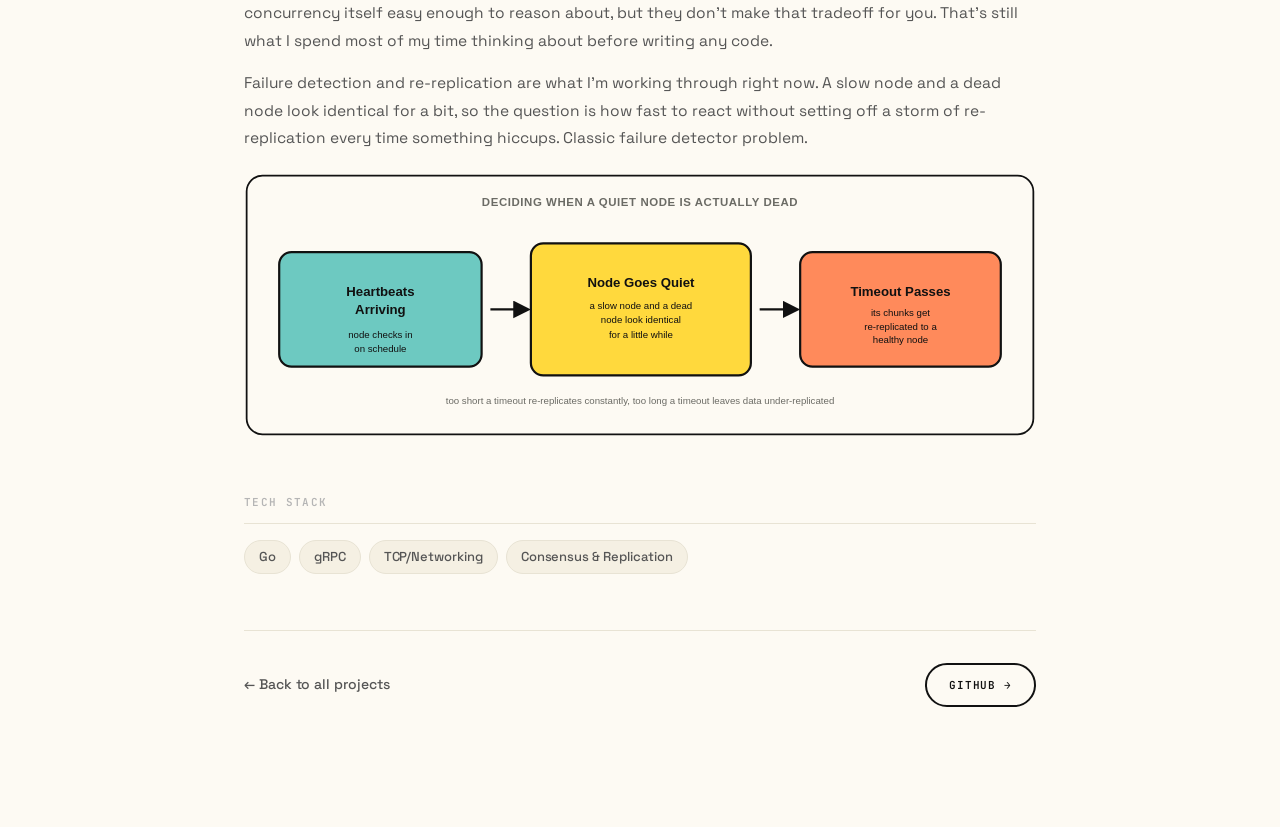
==== commit 21d60300: "update distfs description" ====
--- a/projects/distfs.html
+++ b/projects/distfs.html
@@ -25,8 +25,8 @@
   <h1 class="detail-title">Distributed Filesystem</h1>
   <p class="detail-tagline">
     A distributed file storage layer with replication, fault tolerance, and consistent
-    metadata management. I'm building it because I want to really understand how real
-    storage systems handle failure, and not just read about it.
+    metadata management. I'm building it because I'm curious how distributed storage
+    systems actually handle failure under the hood.
   </p>
 
   <div class="detail-tags">
@@ -50,21 +50,16 @@
     <div class="detail-section-label">Overview</div>
     <div class="detail-body">
       <p>
-        This one comes straight out of my distributed systems class at Michigan. I got
-        genuinely hooked on the idea that so much of systems design isn't about writing
-        clever code, it's about deciding what you're willing to give up. You trade
-        consistency for availability, or simplicity for performance, and then you have to
-        live with that trade-off correctly under failure. Reading about that in a
-        textbook only goes so far, so DistFS is me actually building a storage layer that
-        has to make those calls for real. It chunks files and spreads them across nodes,
-        replicates them so a single node failure doesn't lose data, and keeps metadata
-        consistent about which node holds which chunk even as the cluster changes shape
-        underneath it.
+        This project is mainly inspired by the Distributed Systems class I took at
+        Michigan, plus my day to day experience with distributed systems at Whova,
+        things like Amazon's S3. I realized I only had a surface level understanding
+        of concepts like CAP and sharding, and wanted to actually build something to
+        understand them from the ground up.
       </p>
       <p>
-        The honest goal is a filesystem I'd eventually trust to store my own files on my
-        own hardware. That's a good forcing function, because "good enough for a demo"
-        and "good enough that I'd actually rely on it" are very different bars.
+        The goal is to build a filesystem I'd eventually trust to store my own files
+        on my own hardware. That's also what keeps me motivated to get the design
+        right instead of cutting corners.
       </p>
     </div>
   </div>
@@ -75,8 +70,8 @@
       <p>
         DistFS is built around a set of storage primitives. Files are chunked and
         spread across nodes, replicated so a single node failure doesn't lose data, and
-        tracked in metadata that records which node holds which chunk. I deliberately
-        started with these before touching anything like consensus, because I wanted
+        tracked in metadata that records which node holds which chunk. I
+        started with this before touching anything like consensus, because I wanted
         the foundational data path to be solid before building coordination logic on
         top of it.
       </p>
@@ -88,22 +83,17 @@
     <div class="detail-section-label">Challenges &amp; Lessons Learned</div>
     <div class="detail-body">
       <p>
-        Every design decision in this project eventually reduces to the same tension.
-        How much coordination am I willing to pay for on the write path, so a read
-        never returns stale or missing data after a node drops out? Go's goroutines and
-        channels make the concurrent part of that manageable to reason about, since
-        there are many nodes and many in-flight requests, but they don't make the
-        actual trade-off decision for you. That's still the part I spend the most time
-        thinking through before I write any code.
+        A lot of design decision I've made comes down to the same tradeoff. How much
+        coordination do I pay for on writes so reads never come back stale after a
+        node drops out? Goroutines and channels make the concurrency itself easy
+        enough to reason about, but they don't make that tradeoff for you. That's
+        still what I spend most of my time thinking about before writing any code.
       </p>
       <p>
-        Failure detection and re-replication are the pieces I'm actively working
-        through right now. The real question is how aggressively to react to a node
-        going quiet, since a slow node and a dead node look identical for a little
-        while, without triggering a storm of unnecessary re-replication traffic every
-        time something hiccups. It's the same class of problem as a distributed
-        systems paper's "failure detector." It just feels a lot more concrete when
-        it's your own cluster timing out.
+        Failure detection and re-replication are what I'm working through right now.
+        A slow node and a dead node look identical for a bit, so the question is how
+        fast to react without setting off a storm of re-replication every time
+        something hiccups. Classic failure detector problem.
       </p>
       <img class="detail-diagram" src="../images/distfs-failure-diagram.svg" alt="A three-step flow: heartbeats arriving normally, the node going quiet where a slow and a dead node look identical, then a timeout passing and chunks getting re-replicated to a healthy node" />
     </div>
--- a/styles.css
+++ b/styles.css
@@ -206,6 +206,14 @@
   display: flex;
   align-items: center;
   gap: 12px;
+}
+
+.section-intro {
+  font-size: 15px;
+  color: var(--ink-faint);
+  margin-top: -24px;
+  margin-bottom: 44px;
+  line-height: 1.6;
 }
 
 .section-label::after {
@@ -511,12 +519,12 @@
   transform: scale(1.05);
 }
 
-.project-card-thumb.t1 { background: linear-gradient(135deg, var(--pop-3), var(--pop-1)); }
+.project-card-thumb.t1 { background: var(--pop-3); }
 .project-card-thumb.t2 { background: linear-gradient(135deg, var(--pop-2), #ff5ea8); }
 .project-card-thumb.t3 { background: linear-gradient(135deg, var(--pop-1), var(--pop-2)); }
-.project-card-thumb.t4 { background: linear-gradient(135deg, #7b8cff, var(--pop-3)); }
-.project-card-thumb.t5 { background: linear-gradient(135deg, var(--pop-2), #7b8cff); }
-.project-card-thumb.t6 { background: linear-gradient(135deg, var(--pop-3), var(--pop-2)); }
+.project-card-thumb.t4 { background: #7b8cff; }
+.project-card-thumb.t5 { background: var(--pop-2); }
+.project-card-thumb.t6 { background: var(--pop-1); }
 
 .project-card-status {
   position: absolute;
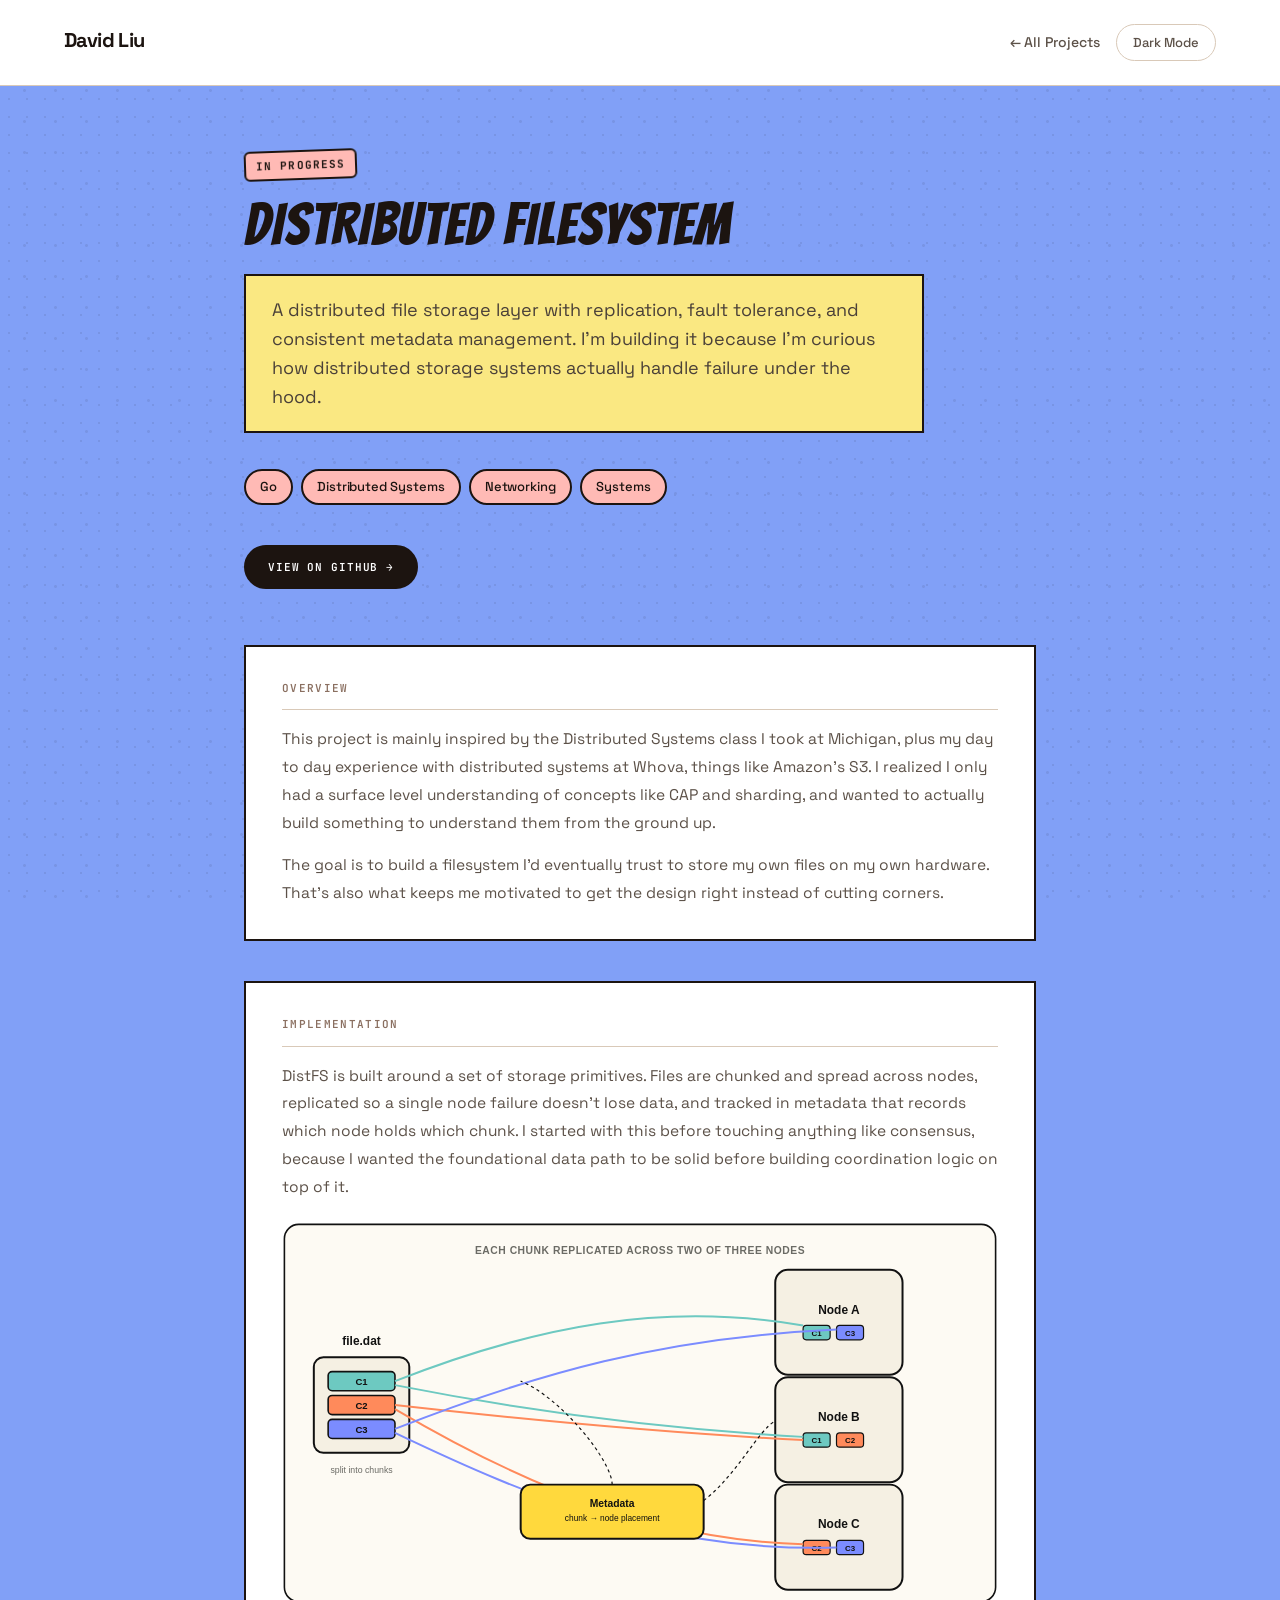
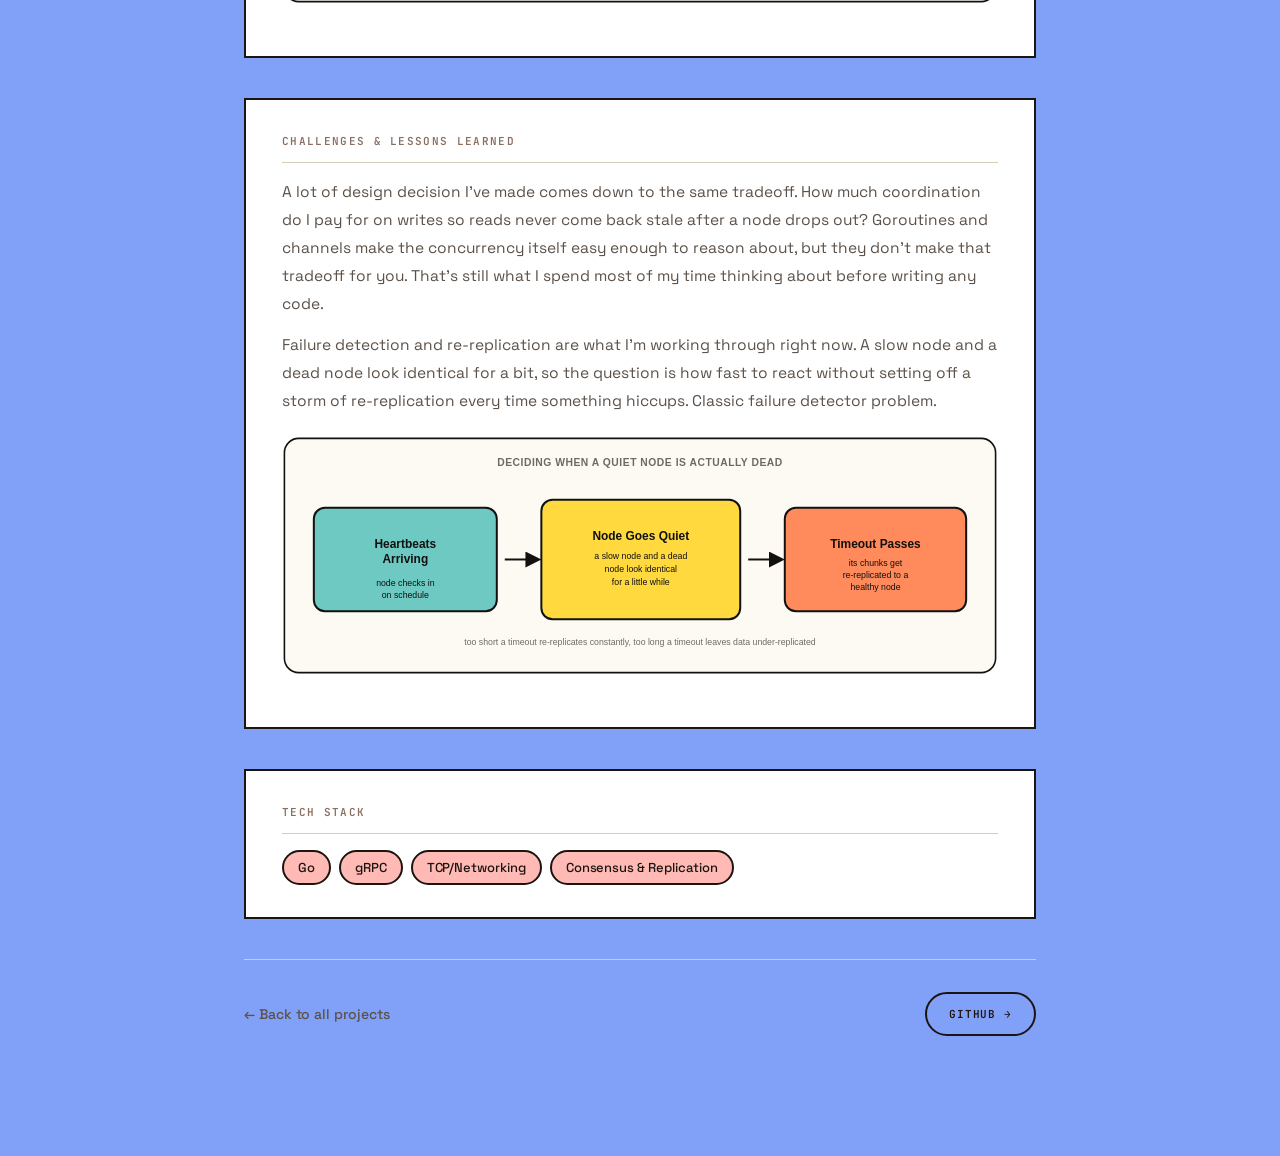
==== commit 9c4d951c: "Comic styles" ====
--- a/projects/distfs.html
+++ b/projects/distfs.html
@@ -6,7 +6,7 @@
 <title>Distributed Filesystem — David Liu</title>
 <link rel="preconnect" href="https://fonts.googleapis.com" />
 <link rel="preconnect" href="https://fonts.gstatic.com" crossorigin />
-<link href="https://fonts.googleapis.com/css2?family=Space+Grotesk:wght@300;400;500;600;700&family=JetBrains+Mono:wght@400;500;700&display=swap" rel="stylesheet" />
+<link href="https://fonts.googleapis.com/css2?family=Space+Grotesk:wght@300;400;500;600;700&family=JetBrains+Mono:wght@400;500;700&family=Bangers&display=swap" rel="stylesheet" />
 <link rel="stylesheet" href="../styles.css" />
 </head>
 <body>
--- a/styles.css
+++ b/styles.css
@@ -13,44 +13,72 @@
   --display: 'Space Grotesk', sans-serif;
 }
 
+/* Dark mode: Nightwing, blue-black suit with a muted steel-blue accent */
 body.dark-mode {
-  --ink: #f3f3f3;
-  --ink-muted: #b0b0b0;
-  --ink-faint: #6e6e6e;
-
-  --paper: #131316;
-  --paper-warm: #1b1b1f;
-
-  --rule: #2a2a2e;
+  --ink: #eef1ff;
+  --ink-muted: #c3c9ea;
+  --ink-faint: #9aa1c4;
+
+  --paper: #1c2044;
+  --paper-warm: #212650;
+  --caption: #ece9f7;
+
+  --rule: #2b3266;
   --accent: #ffffff;
-}
-
+  --backdrop: #10122a;
+
+  --pop-1: #4d6480;
+  --pop-2: #557a80;
+  --pop-3: #52547a;
+  --pop-4: #060714;
+}
+
+/* Light mode: Spider-Man, faded red newsprint on a worn comic page */
 :root {
-  --ink: #111111;
-  --ink-muted: #555555;
-  --ink-faint: #b5b5b5;
-
-  --paper: #fdfaf3;
-  --paper-warm: #f5f0e3;
-
-  --rule: #e8e3d4;
+  --ink: #1c1410;
+  --ink-muted: #5c5148;
+  --ink-faint: #8a6f60;
+
+  --paper: #ffffff;
+  --paper-warm: #d7e1e6;
+  --caption: #fae882;
+
+  --rule: #d9c9b8;
   --accent: #000000;
-
-  --pop-1: #ffd93d;
-  --pop-2: #ff8a5b;
-  --pop-3: #6dc9c1;
+  --backdrop: #81a0f7;
+
+  --pop-1: #ffbab5;
+  --pop-2: #81a0f7;
+  --pop-3: #81a0f7;
+  --pop-4: #17184a;
 }
 
 html { scroll-behavior: smooth; }
 
 body {
   font-family: var(--display);
-  background: var(--paper);
+  background: var(--backdrop);
   color: var(--ink);
   font-size: 15px;
   line-height: 1.65;
   overflow-x: hidden;
   font-weight: 400;
+  position: relative;
+}
+
+/* worn newsprint grain behind everything, two overlapping dot scales */
+body::before {
+  content: '';
+  position: fixed;
+  inset: 0;
+  background-image:
+    radial-gradient(var(--ink) 1px, transparent 1.4px),
+    radial-gradient(var(--ink) 1px, transparent 1.8px);
+  background-size: 18px 18px, 31px 31px;
+  background-position: 0 0, 9px 13px;
+  opacity: 0.08;
+  pointer-events: none;
+  z-index: -1;
 }
 
 /* ─── GRID SYSTEM ─── */
@@ -65,12 +93,12 @@
   position: sticky;
   top: 0;
   height: 100vh;
-  border-right: 1px solid var(--rule);
+  border-right: 3px solid var(--ink);
   padding: 48px 32px;
   display: flex;
   flex-direction: column;
   gap: 0;
-  background: var(--paper);
+  background: var(--pop-1);
   z-index: 10;
 }
 
@@ -113,7 +141,7 @@
   font-family: var(--display);
   font-weight: 700;
   font-size: 26px;
-  letter-spacing: -0.04em;
+  letter-spacing: -0.03em;
   color: var(--ink);
   margin-bottom: 2px;
   line-height: 1;
@@ -169,32 +197,39 @@
 }
 
 .aside-footer {
-  margin-top: auto;
+  margin: auto -16px 0;
+  padding: 20px 16px;
+  border: 2px solid #1c1410;
+  background: #ffffff;
   font-family: var(--display);
   font-size: 13px;
-  color: var(--ink-faint);
+  color: #7a6a5c;
   letter-spacing: -0.005em;
 }
 
 .aside-footer a {
-  color: var(--ink-faint);
+  color: #1c1410;
   text-decoration: none;
   display: block;
   margin-bottom: 6px;
   transition: color 0.15s;
 }
 
-.aside-footer a:hover { color: var(--ink-muted); }
+.aside-footer a:hover { color: #4a4038; }
 
 /* ─── MAIN CONTENT ─── */
 main { padding: 0; }
 
 section {
-  padding: 80px 64px;
-  border-bottom: 1px solid var(--rule);
-}
-
-section:last-child { border-bottom: none; }
+  padding: 64px 56px;
+  margin: 36px 40px;
+  border: 2px solid var(--ink);
+  border-radius: 0;
+  background: var(--paper);
+}
+
+section:first-of-type { margin-top: 40px; }
+section:last-child { margin-bottom: 40px; }
 
 .section-label {
   font-family: var(--display);
@@ -210,10 +245,17 @@
 
 .section-intro {
   font-size: 15px;
-  color: var(--ink-faint);
-  margin-top: -24px;
+  color: #1c1410;
+  line-height: 1.5;
+  position: relative;
+  display: inline-block;
+  max-width: 640px;
+  margin-top: -8px;
   margin-bottom: 44px;
-  line-height: 1.6;
+  background: var(--caption);
+  border: 2px solid #1c1410;
+  border-radius: 0;
+  padding: 16px 22px;
 }
 
 .section-label::after {
@@ -246,19 +288,19 @@
 .hero-image {
   width: 100%;
   aspect-ratio: 4 / 5;
-  border-radius: 18px;
+  border-radius: 22px 10px 20px 12px;
   background:
     linear-gradient(135deg, var(--pop-1) 0%, var(--pop-2) 55%, var(--pop-3) 110%);
   overflow: hidden;
   position: relative;
-  border: 2px solid var(--ink);
-  box-shadow: 8px 8px 0 var(--ink);
+  border: 3px solid var(--ink);
+  box-shadow: 0 8px 20px rgba(0,0,0,0.35);
   transform: rotate(2deg);
   transition: transform 0.2s;
   transform-style: preserve-3d;
 }
 
-.hero-image:hover { transform: rotate(0deg) translateY(-2px); }
+.hero-image:hover { transform: rotate(0deg) translateY(-3px); }
 
 .hero-image img {
   width: 100%;
@@ -306,9 +348,9 @@
 .hero-name {
   font-family: var(--display);
   font-weight: 700;
-  font-size: clamp(56px, 8vw, 104px);
-  letter-spacing: -0.045em;
-  line-height: 0.9;
+  font-size: clamp(52px, 7vw, 96px);
+  letter-spacing: -0.03em;
+  line-height: 0.95;
   color: var(--ink);
   margin-bottom: 32px;
 }
@@ -332,14 +374,19 @@
 }
 
 .hero-desc {
+  position: relative;
   max-width: 520px;
   font-size: 17px;
   line-height: 1.65;
-  color: var(--ink-muted);
+  color: #4a4038;
   margin-bottom: 40px;
-}
-
-.hero-desc a { color: var(--ink); text-decoration: underline; text-decoration-thickness: 2px; text-underline-offset: 3px; }
+  background: var(--caption);
+  border: 2px solid #1c1410;
+  border-radius: 0;
+  padding: 22px 26px;
+}
+
+.hero-desc a { color: #1c1410; text-decoration: underline; text-decoration-thickness: 2px; text-underline-offset: 3px; }
 
 .hero-tags {
   display: flex;
@@ -352,16 +399,15 @@
   font-size: 13px;
   font-weight: 500;
   letter-spacing: -0.005em;
-  color: var(--ink-muted);
-  border: 1.5px solid var(--rule);
+  color: var(--ink);
+  border: 2px solid var(--ink);
   border-radius: 999px;
   padding: 5px 14px;
-  background: var(--paper-warm);
-  transition: border-color 0.15s, color 0.15s, transform 0.15s;
+  background: var(--pop-1);
+  transition: transform 0.15s;
 }
 
 .tag:hover {
-  border-color: var(--ink);
   color: var(--ink);
   transform: translateY(-1px);
 }
@@ -374,7 +420,14 @@
   align-items: start;
 }
 
+.about-photos {
+  display: flex;
+  flex-direction: column;
+  gap: 24px;
+}
+
 .about-bio {
+  position: relative;
   max-width: 600px;
   font-size: 15px;
   line-height: 1.75;
@@ -418,13 +471,19 @@
   width: 100%;
   max-width: 320px;
   aspect-ratio: 4 / 5;
-  border-radius: 18px;
+  border-radius: 10px 22px 12px 20px;
   background: linear-gradient(135deg, var(--pop-3) 0%, var(--pop-1) 100%);
   overflow: hidden;
   position: relative;
-  border: 2px solid var(--ink);
-  box-shadow: 6px 6px 0 var(--ink);
+  border: 3px solid var(--ink);
+  box-shadow: 0 6px 16px rgba(0,0,0,0.3);
+  transform: rotate(-1.5deg);
   align-self: start;
+}
+
+.about-photo:nth-of-type(2) {
+  border-radius: 22px 10px 20px 12px;
+  transform: rotate(1.5deg);
 }
 
 .about-photo img {
@@ -449,17 +508,16 @@
   font-size: 13px;
   font-weight: 500;
   letter-spacing: -0.005em;
-  color: var(--ink-muted);
-  border: 1.5px solid var(--rule);
+  color: var(--ink);
+  border: 2px solid var(--ink);
   border-radius: 999px;
   padding: 7px 16px;
-  background: var(--paper-warm);
+  background: var(--pop-1);
   cursor: pointer;
-  transition: border-color 0.15s, color 0.15s, background 0.15s, transform 0.15s;
+  transition: color 0.15s, transform 0.15s;
 }
 
 .filter-chip:hover {
-  border-color: var(--ink);
   color: var(--ink);
   transform: translateY(-1px);
 }
@@ -481,18 +539,21 @@
   display: block;
   text-decoration: none;
   color: inherit;
-  border: 2px solid var(--ink);
-  border-radius: 16px;
-  background: var(--paper);
+  border: 3px solid var(--ink);
+  border-radius: 18px 8px 16px 10px;
+  background: var(--pop-1);
   overflow: hidden;
-  box-shadow: 5px 5px 0 var(--ink);
+  box-shadow: 0 5px 14px rgba(0,0,0,0.28);
   transition: transform 0.15s, box-shadow 0.15s;
   transition-property: transform, box-shadow, opacity;
 }
 
+.project-card:nth-child(odd) { transform: rotate(-0.7deg); }
+.project-card:nth-child(even) { transform: rotate(0.6deg); }
+
 .project-card:hover {
-  transform: translateY(-3px);
-  box-shadow: 7px 7px 0 var(--ink);
+  transform: translateY(-4px);
+  box-shadow: 0 10px 22px rgba(0,0,0,0.35);
 }
 
 .project-card.is-hidden {
@@ -504,7 +565,7 @@
   aspect-ratio: 1 / 1;
   position: relative;
   overflow: hidden;
-  border-bottom: 2px solid var(--ink);
+  border-bottom: 3px solid var(--ink);
 }
 
 .project-card-thumb img {
@@ -520,9 +581,9 @@
 }
 
 .project-card-thumb.t1 { background: var(--pop-3); }
-.project-card-thumb.t2 { background: linear-gradient(135deg, var(--pop-2), #ff5ea8); }
+.project-card-thumb.t2 { background: linear-gradient(135deg, var(--pop-2), var(--pop-3)); }
 .project-card-thumb.t3 { background: linear-gradient(135deg, var(--pop-1), var(--pop-2)); }
-.project-card-thumb.t4 { background: #7b8cff; }
+.project-card-thumb.t4 { background: var(--pop-4); }
 .project-card-thumb.t5 { background: var(--pop-2); }
 .project-card-thumb.t6 { background: var(--pop-1); }
 
@@ -532,14 +593,15 @@
   right: 10px;
   font-family: var(--mono);
   font-size: 9.5px;
-  font-weight: 600;
+  font-weight: 700;
   letter-spacing: 0.08em;
   text-transform: uppercase;
   color: var(--ink);
-  background: var(--paper);
-  border: 1.5px solid var(--ink);
+  background: var(--pop-1);
+  border: 2px solid var(--ink);
   border-radius: 999px;
   padding: 4px 10px;
+  transform: rotate(-3deg);
 }
 
 .project-card-body {
@@ -548,12 +610,12 @@
 
 .project-card-name {
   font-family: var(--display);
-  font-weight: 700;
+  font-weight: 600;
   font-size: 17px;
-  letter-spacing: -0.02em;
+  letter-spacing: -0.015em;
   color: var(--ink);
   margin-bottom: 8px;
-  line-height: 1.15;
+  line-height: 1.2;
 }
 
 .project-card-tags {
@@ -567,10 +629,11 @@
   font-size: 10px;
   font-weight: 600;
   letter-spacing: 0.03em;
-  color: var(--ink-muted);
-  border: 1.5px solid var(--rule);
+  color: #1c1410;
+  border: 1.5px solid #1c1410;
   border-radius: 999px;
   padding: 3px 9px;
+  background: #ffffff;
 }
 
 .resume-link {
@@ -593,7 +656,7 @@
   background: var(--pop-1);
   color: var(--ink);
   transform: translateY(-2px);
-  box-shadow: 3px 3px 0 var(--ink);
+  box-shadow: 0 5px 14px rgba(0,0,0,0.3);
 }
 
 /* ─── EXPERIENCE (Resume) ─── */
@@ -628,7 +691,7 @@
 .exp-title {
   font-family: var(--display);
   font-size: 24px;
-  font-weight: 700;
+  font-weight: 600;
   letter-spacing: -0.02em;
   color: var(--ink);
   margin-bottom: 10px;
@@ -670,10 +733,10 @@
   grid-template-columns: repeat(2, 1fr);
   gap: 1px;
   background: var(--ink);
-  border: 2px solid var(--ink);
-  border-radius: 14px;
+  border: 3px solid var(--ink);
+  border-radius: 16px 6px 14px 8px;
   overflow: hidden;
-  box-shadow: 6px 6px 0 var(--ink);
+  box-shadow: 0 6px 16px rgba(0,0,0,0.3);
 }
 
 .skill-group {
@@ -816,7 +879,7 @@
 
 .flip-back-title {
   font-family: var(--display);
-  font-weight: 700;
+  font-weight: 600;
   font-size: 22px;
   letter-spacing: -0.025em;
   line-height: 1.05;
@@ -885,32 +948,46 @@
 }
 
 .detail-status {
+  display: inline-block;
   font-family: var(--mono);
   font-size: 11px;
-  font-weight: 600;
+  font-weight: 700;
   letter-spacing: 0.1em;
   text-transform: uppercase;
-  color: var(--pop-2);
+  color: var(--ink);
+  background: var(--pop-1);
+  border: 2px solid var(--ink);
+  border-radius: 6px;
+  padding: 4px 10px;
   margin-bottom: 16px;
+  transform: rotate(-2deg);
 }
 
 .detail-title {
-  font-family: var(--display);
-  font-weight: 700;
-  font-size: clamp(38px, 5.5vw, 62px);
-  letter-spacing: -0.03em;
-  line-height: 1.02;
+  font-family: 'Bangers', var(--display);
+  font-weight: 400;
+  font-size: clamp(36px, 5vw, 58px);
+  letter-spacing: 0.015em;
+  text-transform: uppercase;
+  line-height: 1;
   color: var(--ink);
   margin-bottom: 20px;
 }
 
 .detail-tagline {
+  position: relative;
   font-size: 18px;
   line-height: 1.6;
-  color: var(--ink-muted);
+  color: #4a4038;
   max-width: 680px;
-  margin-bottom: 28px;
-}
+  background: var(--caption);
+  border: 2px solid #1c1410;
+  border-radius: 0;
+  padding: 20px 26px;
+  margin-bottom: 36px;
+}
+
+.detail-tagline a { color: #1c1410; text-decoration: underline; text-decoration-thickness: 2px; text-underline-offset: 3px; }
 
 .detail-tags {
   display: flex;
@@ -948,7 +1025,7 @@
   background: var(--pop-1);
   color: var(--ink);
   transform: translateY(-2px);
-  box-shadow: 3px 3px 0 var(--ink);
+  box-shadow: 0 5px 14px rgba(0,0,0,0.3);
 }
 
 .detail-action.secondary {
@@ -959,14 +1036,14 @@
 .detail-action.secondary:hover {
   background: var(--paper-warm);
   transform: translateY(-2px);
-  box-shadow: 3px 3px 0 var(--ink);
+  box-shadow: 0 5px 14px rgba(0,0,0,0.3);
 }
 
 .detail-cover {
   width: 100%;
-  border-radius: 18px;
-  border: 2px solid var(--ink);
-  box-shadow: 8px 8px 0 var(--ink);
+  border-radius: 20px 10px 22px 12px;
+  border: 3px solid var(--ink);
+  box-shadow: 0 8px 20px rgba(0,0,0,0.35);
   overflow: hidden;
   margin-bottom: 56px;
 }
@@ -978,7 +1055,13 @@
   object-fit: cover;
 }
 
-.detail-section { margin-bottom: 56px; }
+.detail-section {
+  margin-bottom: 40px;
+  padding: 32px 36px;
+  border: 2px solid var(--ink);
+  border-radius: 0;
+  background: var(--paper);
+}
 
 .detail-section-label {
   font-family: var(--mono);
@@ -1105,7 +1188,7 @@
   .aside-footer { display: none; }
   #hero { min-height: auto; padding: 48px 32px; grid-template-columns: 1fr; gap: 32px; }
   .hero-image { max-width: 280px; transform: rotate(0); }
-  section { padding: 48px 32px; }
+  section { padding: 48px 32px; margin: 20px 16px; border-width: 4px; }
   .about-grid { grid-template-columns: 1fr; }
   .projects-grid { grid-template-columns: repeat(auto-fill, minmax(150px, 1fr)); gap: 16px; }
   .exp-item { grid-template-columns: 1fr; gap: 8px; }
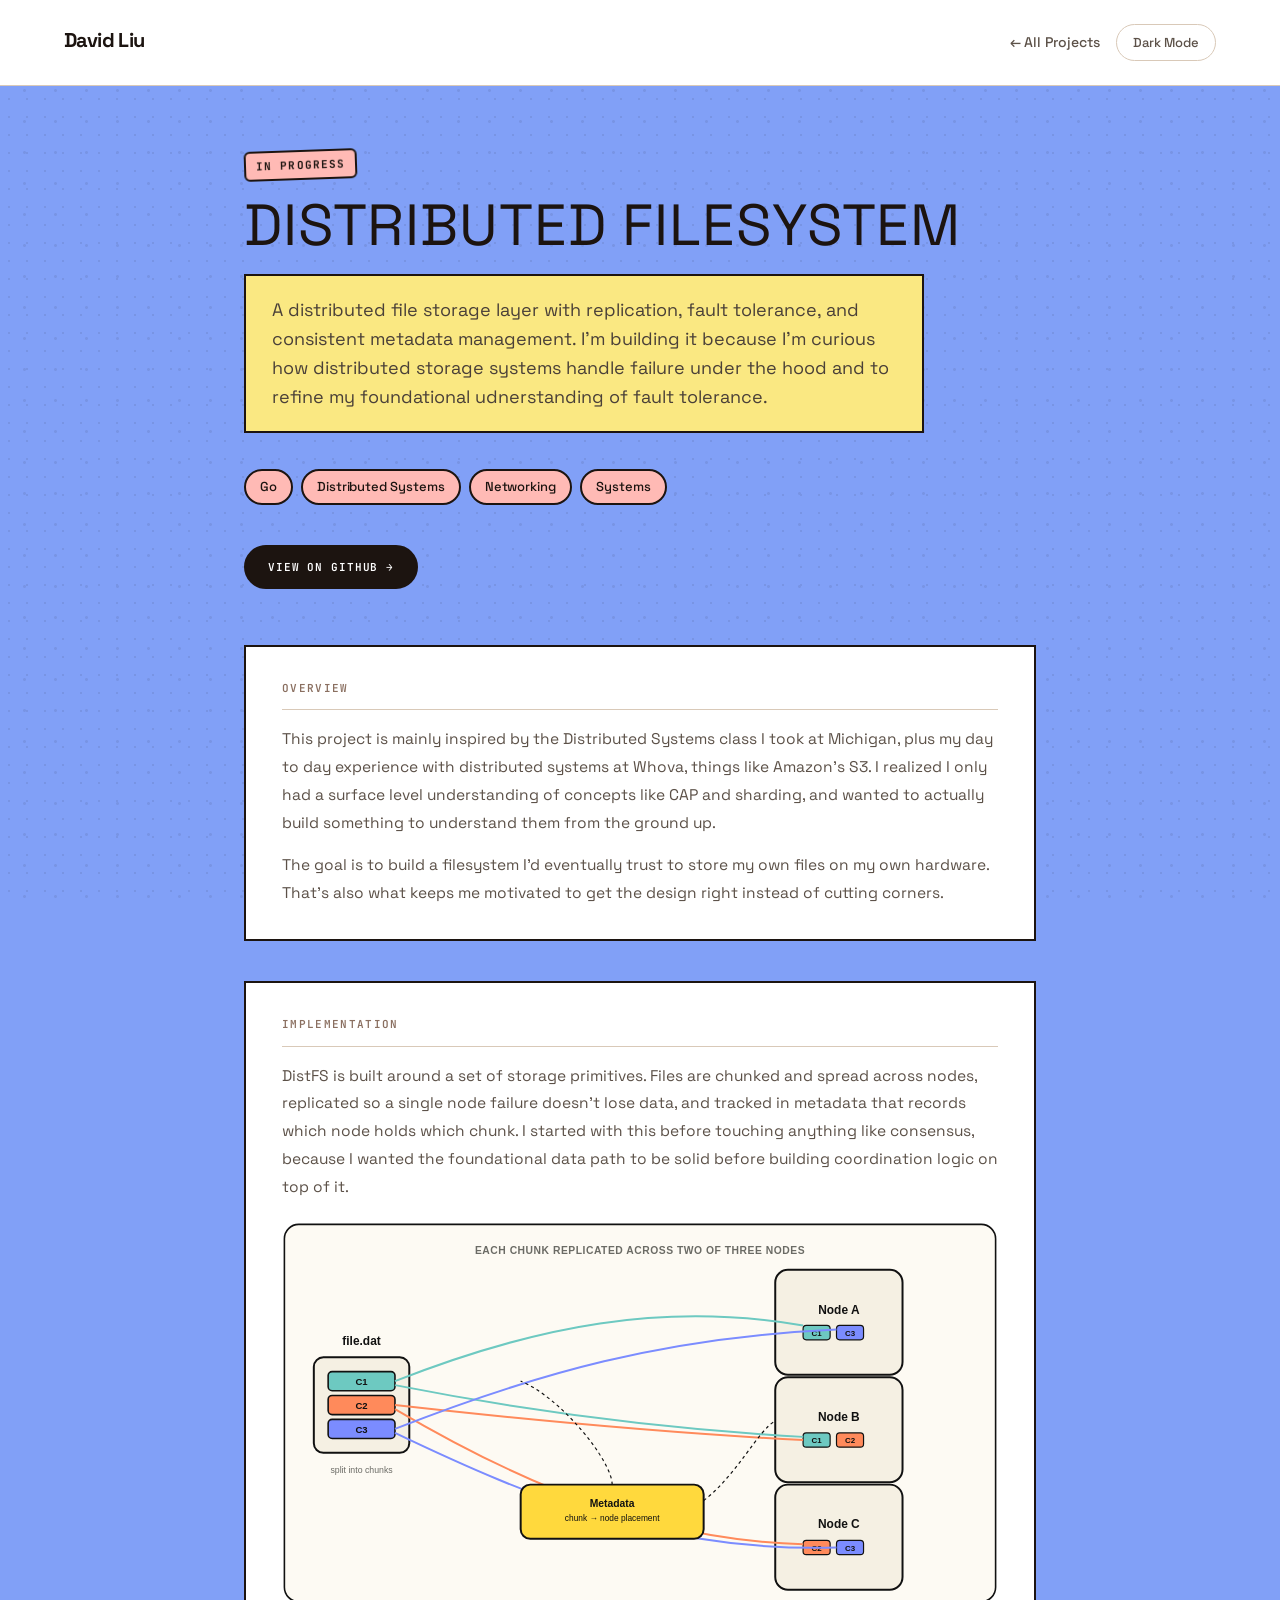
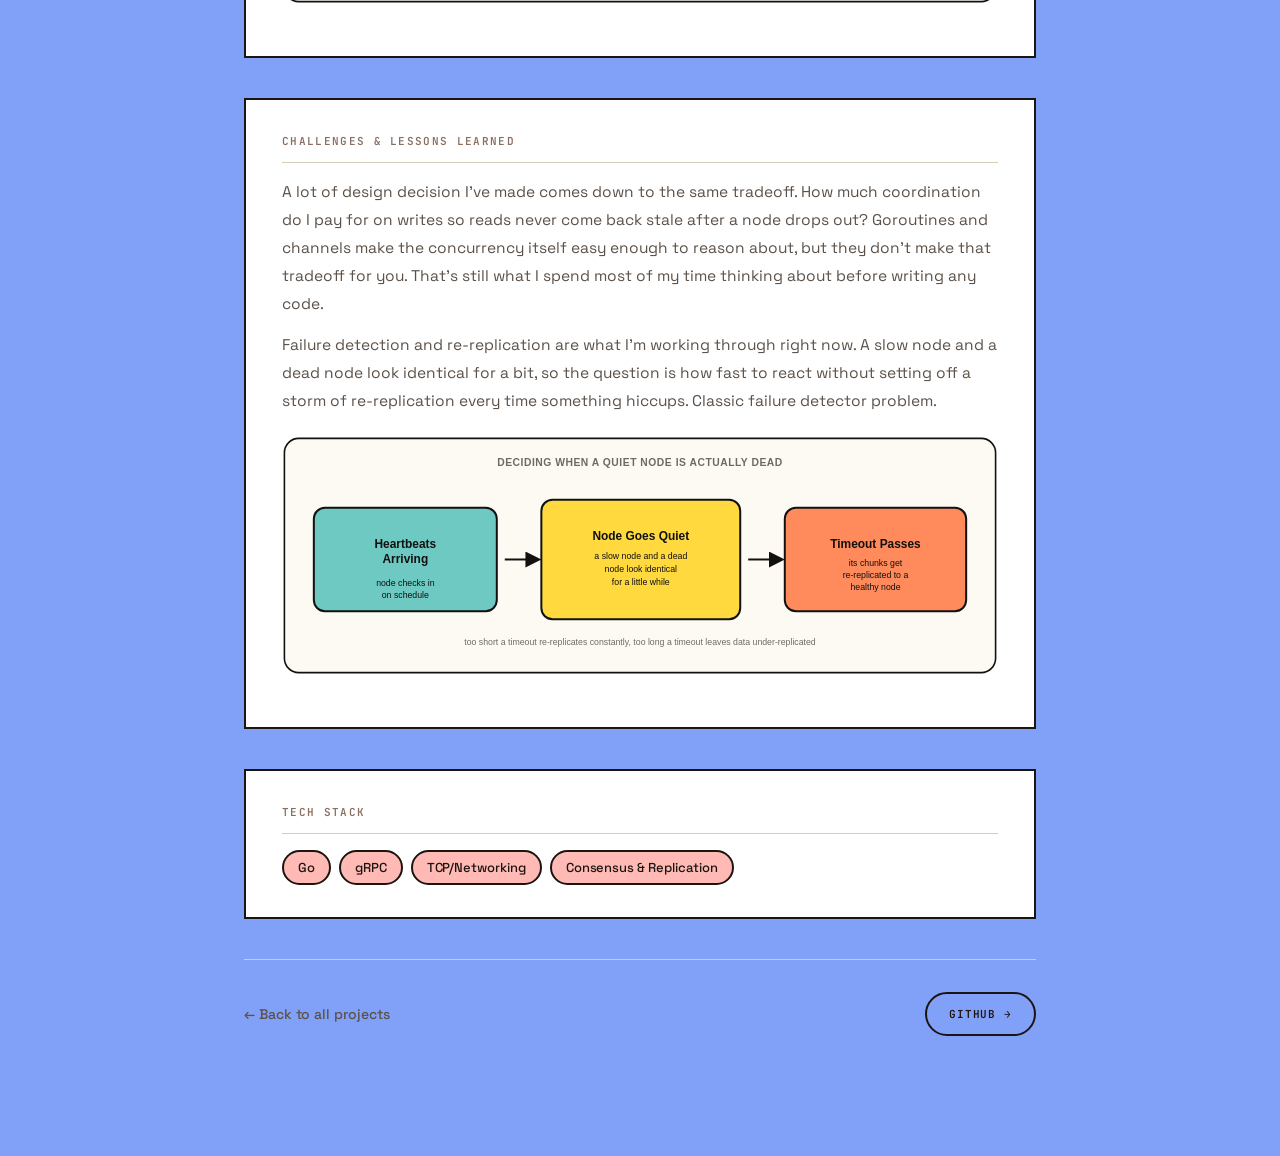
==== commit c77e0f3d: "Update descriptions" ====
--- a/projects/distfs.html
+++ b/projects/distfs.html
@@ -6,7 +6,7 @@
 <title>Distributed Filesystem — David Liu</title>
 <link rel="preconnect" href="https://fonts.googleapis.com" />
 <link rel="preconnect" href="https://fonts.gstatic.com" crossorigin />
-<link href="https://fonts.googleapis.com/css2?family=Space+Grotesk:wght@300;400;500;600;700&family=JetBrains+Mono:wght@400;500;700&family=Bangers&display=swap" rel="stylesheet" />
+<link href="https://fonts.googleapis.com/css2?family=Space+Grotesk:wght@300;400;500;600;700&family=JetBrains+Mono:wght@400;500;700&display=swap" rel="stylesheet" />
 <link rel="stylesheet" href="../styles.css" />
 </head>
 <body>
@@ -26,7 +26,7 @@
   <p class="detail-tagline">
     A distributed file storage layer with replication, fault tolerance, and consistent
     metadata management. I'm building it because I'm curious how distributed storage
-    systems actually handle failure under the hood.
+    systems handle failure under the hood and to refine my foundational udnerstanding of fault tolerance.
   </p>
 
   <div class="detail-tags">
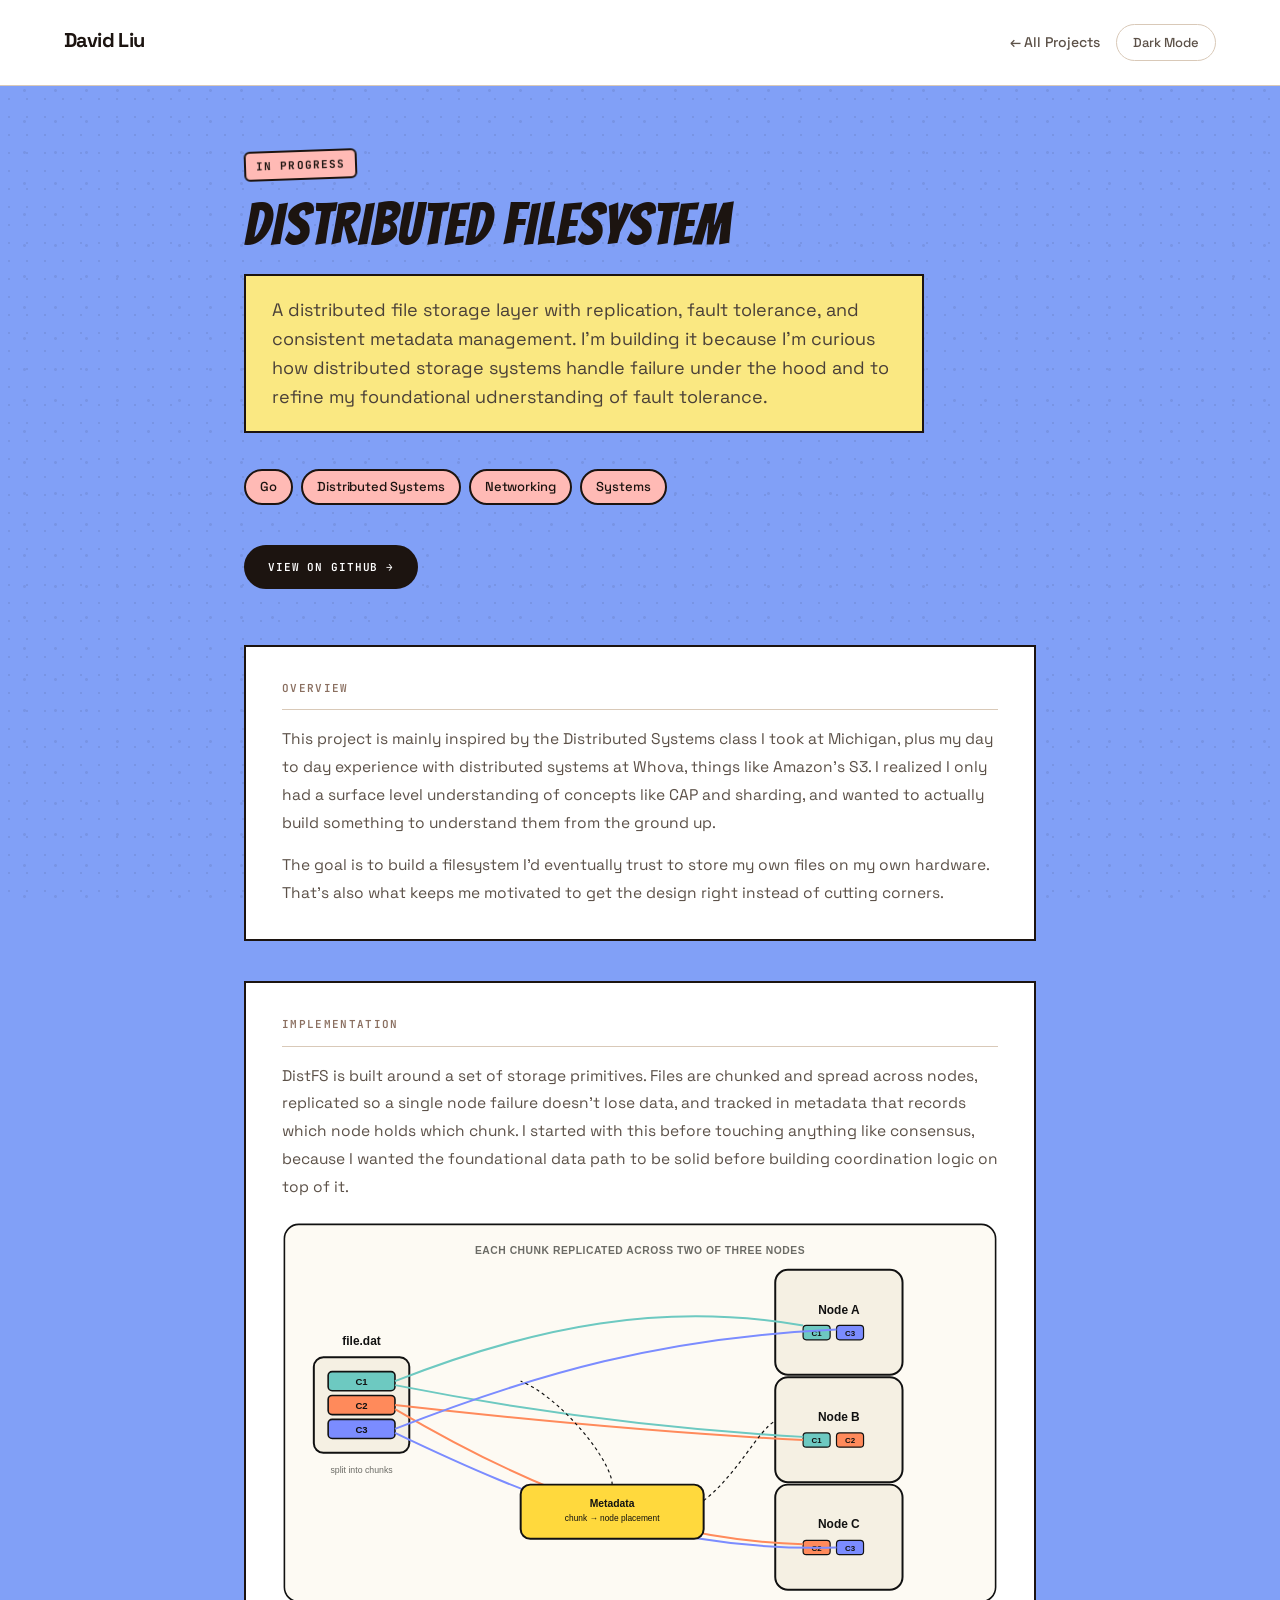
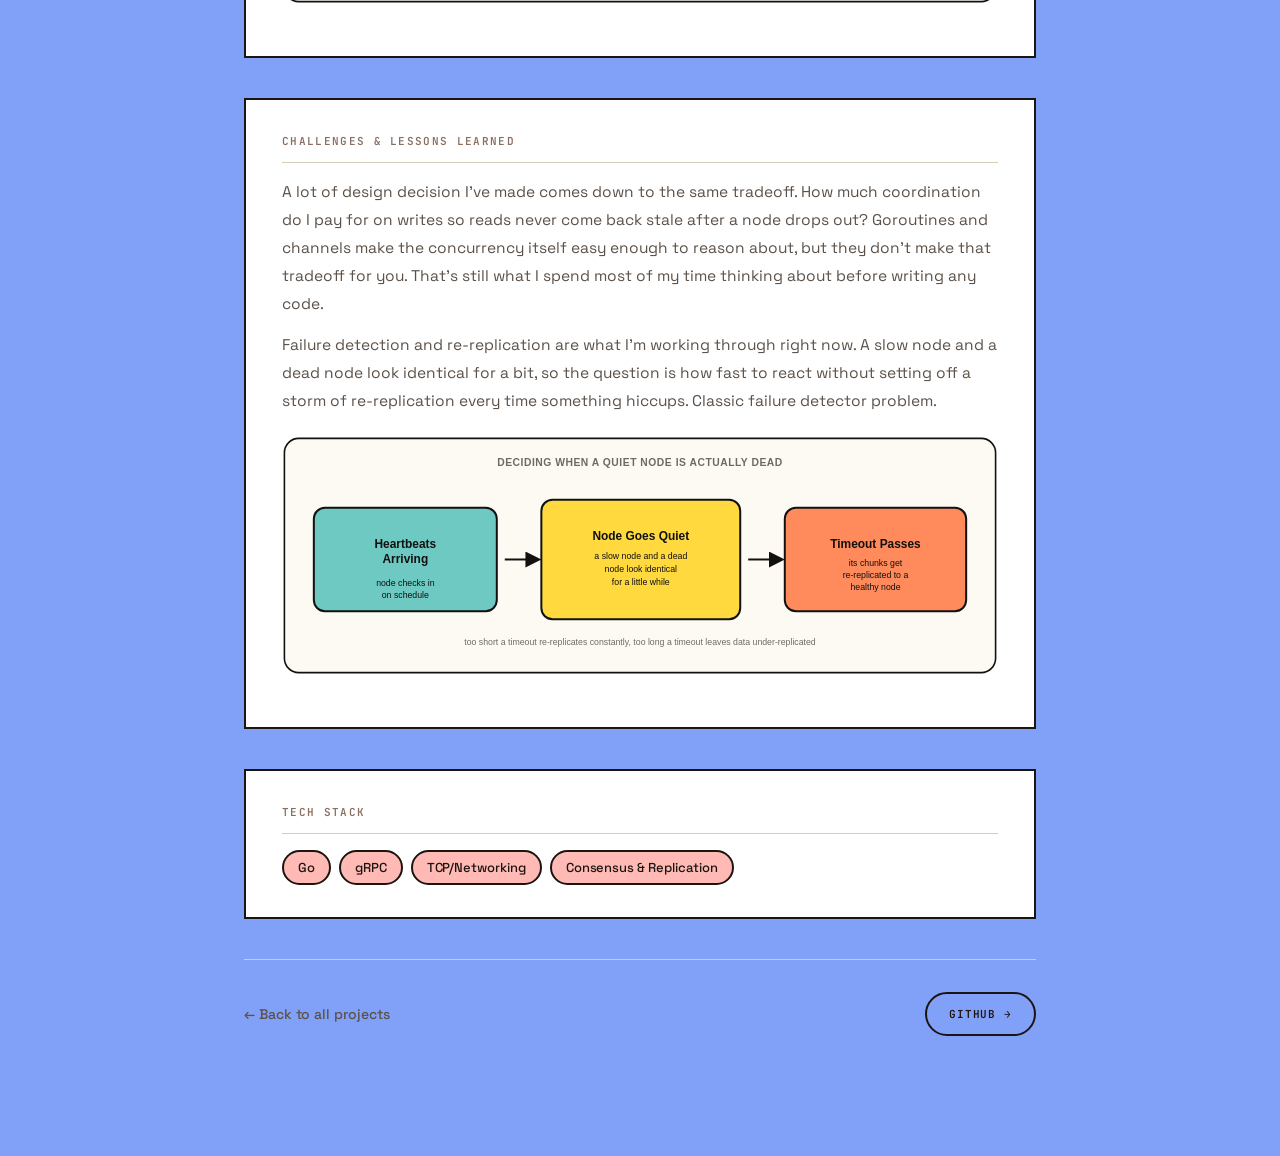
==== commit e58934f4: "Update descriptions" ====
--- a/projects/distfs.html
+++ b/projects/distfs.html
@@ -6,7 +6,7 @@
 <title>Distributed Filesystem — David Liu</title>
 <link rel="preconnect" href="https://fonts.googleapis.com" />
 <link rel="preconnect" href="https://fonts.gstatic.com" crossorigin />
-<link href="https://fonts.googleapis.com/css2?family=Space+Grotesk:wght@300;400;500;600;700&family=JetBrains+Mono:wght@400;500;700&display=swap" rel="stylesheet" />
+<link href="https://fonts.googleapis.com/css2?family=Space+Grotesk:wght@300;400;500;600;700&family=JetBrains+Mono:wght@400;500;700&family=Bangers&display=swap" rel="stylesheet" />
 <link rel="stylesheet" href="../styles.css" />
 </head>
 <body>
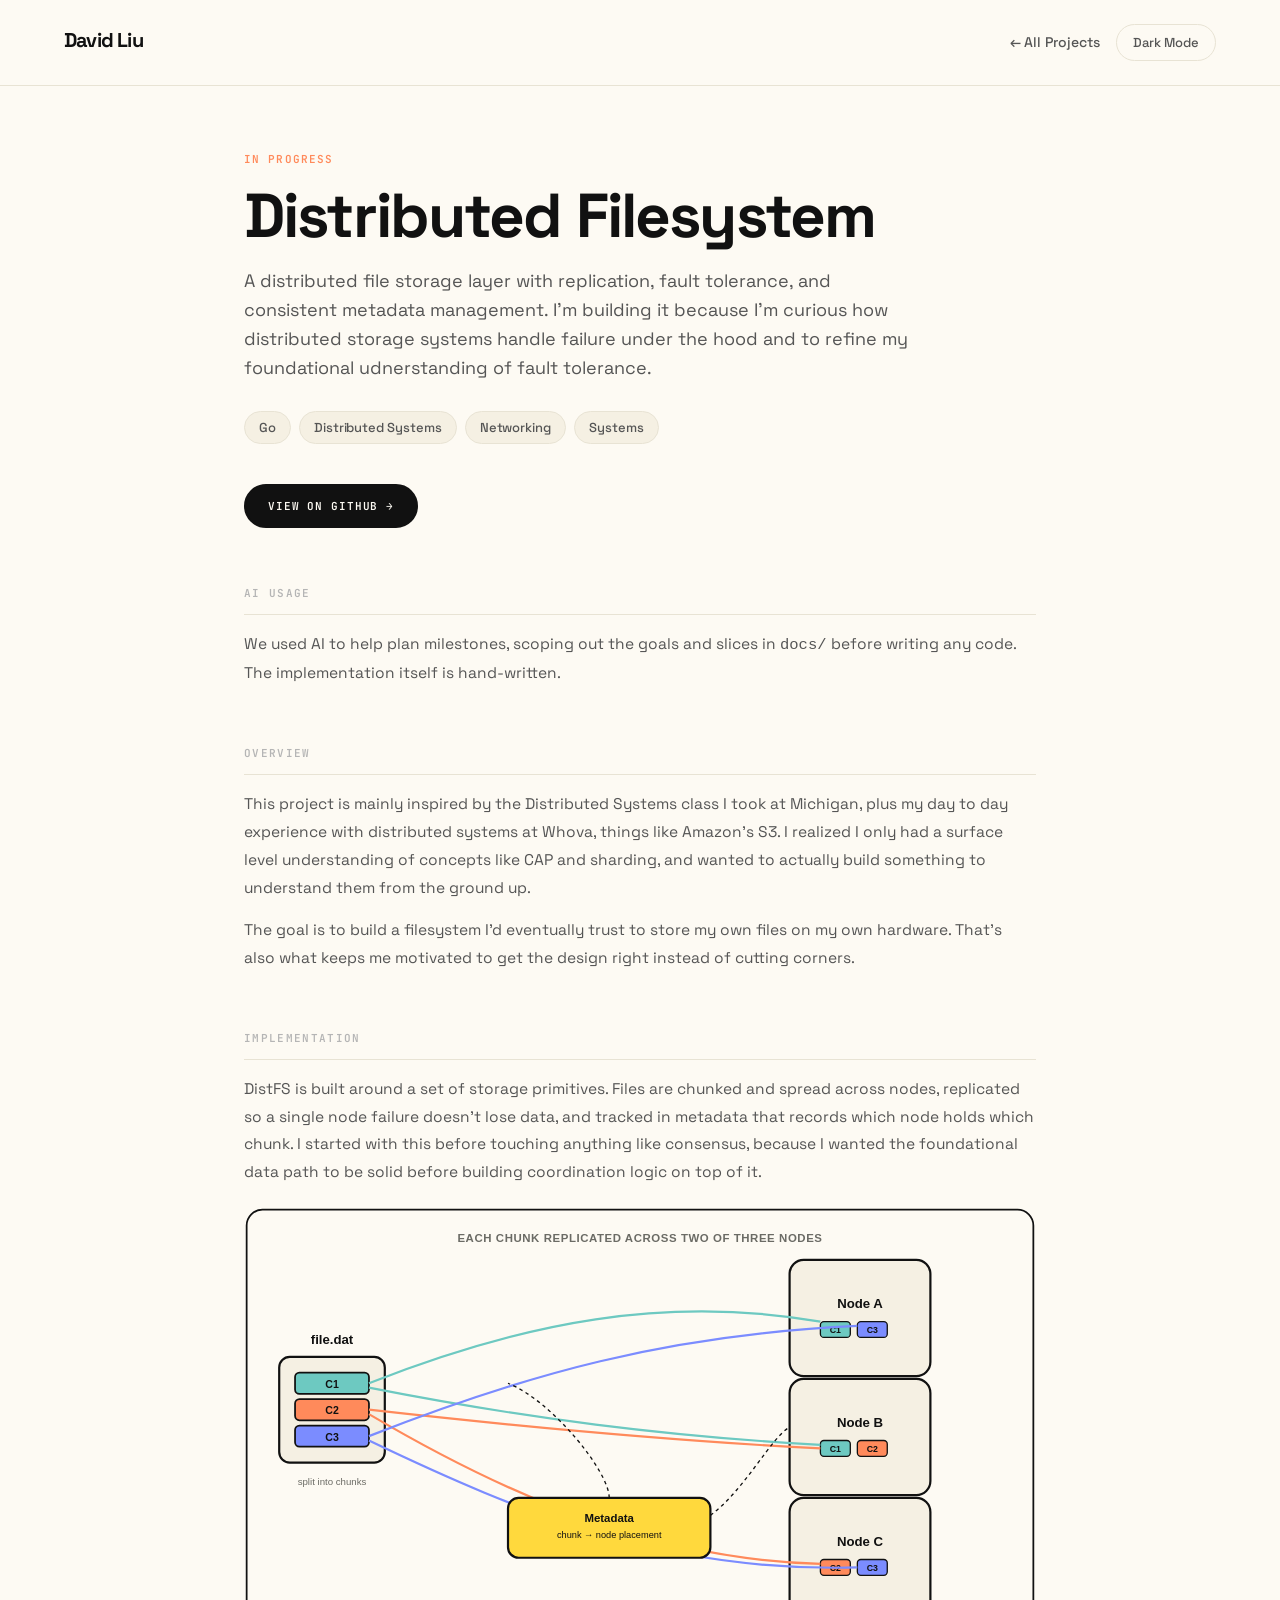
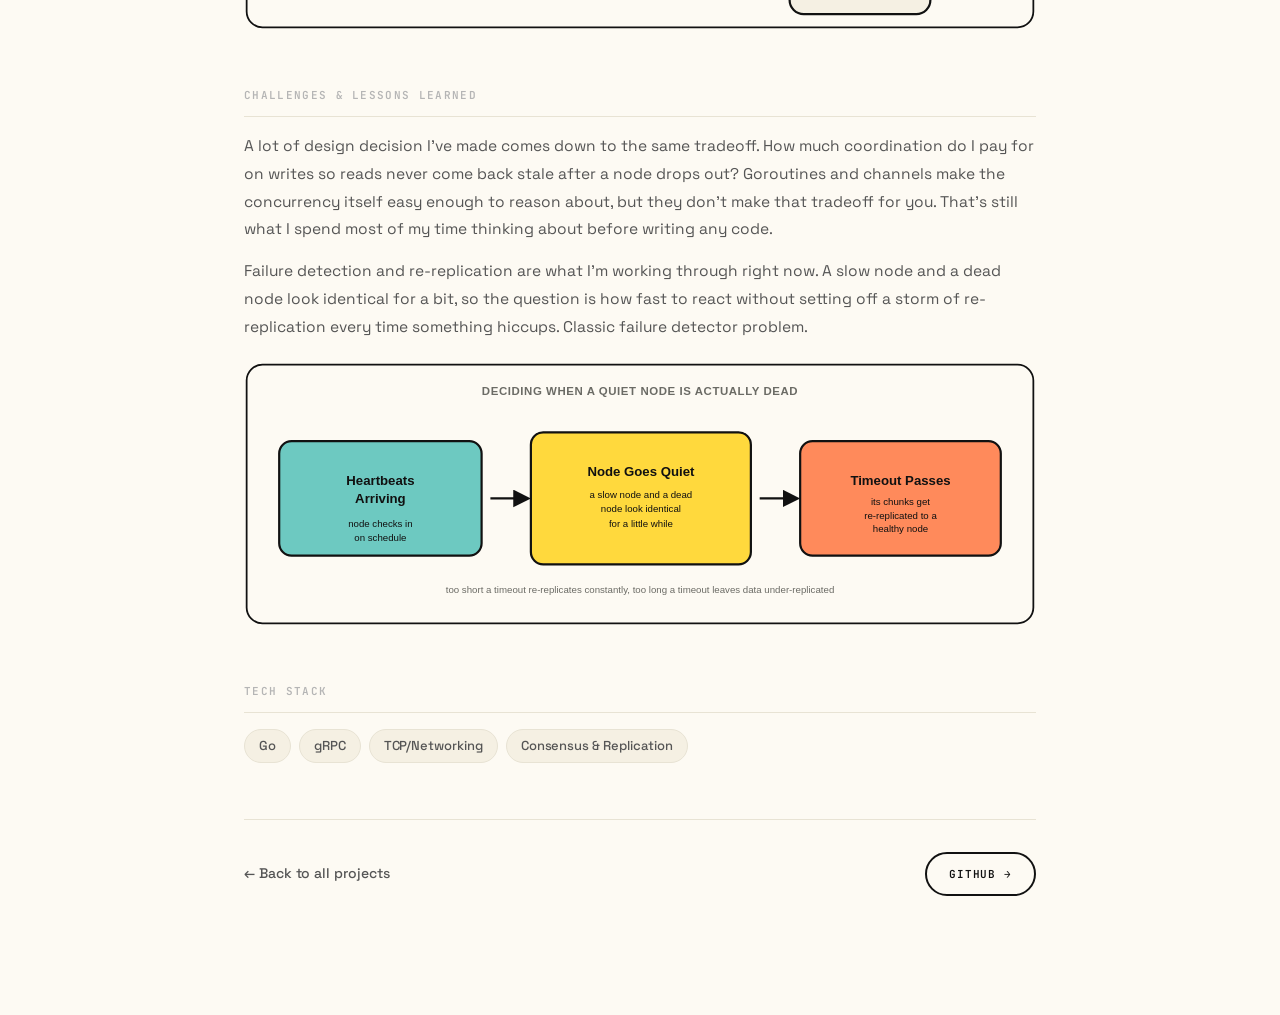
==== commit 3e15fced: "Ai usage statements" ====
--- a/projects/distfs.html
+++ b/projects/distfs.html
@@ -6,7 +6,7 @@
 <title>Distributed Filesystem — David Liu</title>
 <link rel="preconnect" href="https://fonts.googleapis.com" />
 <link rel="preconnect" href="https://fonts.gstatic.com" crossorigin />
-<link href="https://fonts.googleapis.com/css2?family=Space+Grotesk:wght@300;400;500;600;700&family=JetBrains+Mono:wght@400;500;700&family=Bangers&display=swap" rel="stylesheet" />
+<link href="https://fonts.googleapis.com/css2?family=Space+Grotesk:wght@300;400;500;600;700&family=JetBrains+Mono:wght@400;500;700&display=swap" rel="stylesheet" />
 <link rel="stylesheet" href="../styles.css" />
 </head>
 <body>
@@ -38,6 +38,17 @@
 
   <div class="detail-actions">
     <a href="https://github.com/kyukibug/distfs" target="_blank" class="detail-action primary">View on GitHub →</a>
+  </div>
+
+  <div class="detail-section">
+    <div class="detail-section-label">AI Usage</div>
+    <div class="detail-body">
+      <p>
+        We used AI to help plan milestones, scoping out the goals and slices in
+        <code>docs/</code> before writing any code. The implementation itself is
+        hand-written.
+      </p>
+    </div>
   </div>
 
 <!--
--- a/styles.css
+++ b/styles.css
@@ -13,72 +13,44 @@
   --display: 'Space Grotesk', sans-serif;
 }
 
-/* Dark mode: Nightwing, blue-black suit with a muted steel-blue accent */
 body.dark-mode {
-  --ink: #eef1ff;
-  --ink-muted: #c3c9ea;
-  --ink-faint: #9aa1c4;
-
-  --paper: #1c2044;
-  --paper-warm: #212650;
-  --caption: #ece9f7;
-
-  --rule: #2b3266;
+  --ink: #f3f3f3;
+  --ink-muted: #b0b0b0;
+  --ink-faint: #6e6e6e;
+
+  --paper: #131316;
+  --paper-warm: #1b1b1f;
+
+  --rule: #2a2a2e;
   --accent: #ffffff;
-  --backdrop: #10122a;
-
-  --pop-1: #4d6480;
-  --pop-2: #557a80;
-  --pop-3: #52547a;
-  --pop-4: #060714;
-}
-
-/* Light mode: Spider-Man, faded red newsprint on a worn comic page */
+}
+
 :root {
-  --ink: #1c1410;
-  --ink-muted: #5c5148;
-  --ink-faint: #8a6f60;
-
-  --paper: #ffffff;
-  --paper-warm: #d7e1e6;
-  --caption: #fae882;
-
-  --rule: #d9c9b8;
+  --ink: #111111;
+  --ink-muted: #555555;
+  --ink-faint: #b5b5b5;
+
+  --paper: #fdfaf3;
+  --paper-warm: #f5f0e3;
+
+  --rule: #e8e3d4;
   --accent: #000000;
-  --backdrop: #81a0f7;
-
-  --pop-1: #ffbab5;
-  --pop-2: #81a0f7;
-  --pop-3: #81a0f7;
-  --pop-4: #17184a;
+
+  --pop-1: #ffd93d;
+  --pop-2: #ff8a5b;
+  --pop-3: #6dc9c1;
 }
 
 html { scroll-behavior: smooth; }
 
 body {
   font-family: var(--display);
-  background: var(--backdrop);
+  background: var(--paper);
   color: var(--ink);
   font-size: 15px;
   line-height: 1.65;
   overflow-x: hidden;
   font-weight: 400;
-  position: relative;
-}
-
-/* worn newsprint grain behind everything, two overlapping dot scales */
-body::before {
-  content: '';
-  position: fixed;
-  inset: 0;
-  background-image:
-    radial-gradient(var(--ink) 1px, transparent 1.4px),
-    radial-gradient(var(--ink) 1px, transparent 1.8px);
-  background-size: 18px 18px, 31px 31px;
-  background-position: 0 0, 9px 13px;
-  opacity: 0.08;
-  pointer-events: none;
-  z-index: -1;
 }
 
 /* ─── GRID SYSTEM ─── */
@@ -93,12 +65,12 @@
   position: sticky;
   top: 0;
   height: 100vh;
-  border-right: 3px solid var(--ink);
+  border-right: 1px solid var(--rule);
   padding: 48px 32px;
   display: flex;
   flex-direction: column;
   gap: 0;
-  background: var(--pop-1);
+  background: var(--paper);
   z-index: 10;
 }
 
@@ -141,7 +113,7 @@
   font-family: var(--display);
   font-weight: 700;
   font-size: 26px;
-  letter-spacing: -0.03em;
+  letter-spacing: -0.04em;
   color: var(--ink);
   margin-bottom: 2px;
   line-height: 1;
@@ -197,39 +169,32 @@
 }
 
 .aside-footer {
-  margin: auto -16px 0;
-  padding: 20px 16px;
-  border: 2px solid #1c1410;
-  background: #ffffff;
+  margin-top: auto;
   font-family: var(--display);
   font-size: 13px;
-  color: #7a6a5c;
+  color: var(--ink-faint);
   letter-spacing: -0.005em;
 }
 
 .aside-footer a {
-  color: #1c1410;
+  color: var(--ink-faint);
   text-decoration: none;
   display: block;
   margin-bottom: 6px;
   transition: color 0.15s;
 }
 
-.aside-footer a:hover { color: #4a4038; }
+.aside-footer a:hover { color: var(--ink-muted); }
 
 /* ─── MAIN CONTENT ─── */
 main { padding: 0; }
 
 section {
-  padding: 64px 56px;
-  margin: 36px 40px;
-  border: 2px solid var(--ink);
-  border-radius: 0;
-  background: var(--paper);
-}
-
-section:first-of-type { margin-top: 40px; }
-section:last-child { margin-bottom: 40px; }
+  padding: 80px 64px;
+  border-bottom: 1px solid var(--rule);
+}
+
+section:last-child { border-bottom: none; }
 
 .section-label {
   font-family: var(--display);
@@ -245,17 +210,10 @@
 
 .section-intro {
   font-size: 15px;
-  color: #1c1410;
-  line-height: 1.5;
-  position: relative;
-  display: inline-block;
-  max-width: 640px;
-  margin-top: -8px;
+  color: var(--ink-muted);
+  margin-top: -24px;
   margin-bottom: 44px;
-  background: var(--caption);
-  border: 2px solid #1c1410;
-  border-radius: 0;
-  padding: 16px 22px;
+  line-height: 1.6;
 }
 
 .section-label::after {
@@ -288,19 +246,19 @@
 .hero-image {
   width: 100%;
   aspect-ratio: 4 / 5;
-  border-radius: 22px 10px 20px 12px;
+  border-radius: 18px;
   background:
     linear-gradient(135deg, var(--pop-1) 0%, var(--pop-2) 55%, var(--pop-3) 110%);
   overflow: hidden;
   position: relative;
-  border: 3px solid var(--ink);
-  box-shadow: 0 8px 20px rgba(0,0,0,0.35);
+  border: 2px solid var(--ink);
+  box-shadow: 8px 8px 0 var(--ink);
   transform: rotate(2deg);
   transition: transform 0.2s;
   transform-style: preserve-3d;
 }
 
-.hero-image:hover { transform: rotate(0deg) translateY(-3px); }
+.hero-image:hover { transform: rotate(0deg) translateY(-2px); }
 
 .hero-image img {
   width: 100%;
@@ -348,9 +306,9 @@
 .hero-name {
   font-family: var(--display);
   font-weight: 700;
-  font-size: clamp(52px, 7vw, 96px);
-  letter-spacing: -0.03em;
-  line-height: 0.95;
+  font-size: clamp(56px, 8vw, 104px);
+  letter-spacing: -0.045em;
+  line-height: 0.9;
   color: var(--ink);
   margin-bottom: 32px;
 }
@@ -374,19 +332,14 @@
 }
 
 .hero-desc {
-  position: relative;
   max-width: 520px;
   font-size: 17px;
   line-height: 1.65;
-  color: #4a4038;
+  color: var(--ink-muted);
   margin-bottom: 40px;
-  background: var(--caption);
-  border: 2px solid #1c1410;
-  border-radius: 0;
-  padding: 22px 26px;
-}
-
-.hero-desc a { color: #1c1410; text-decoration: underline; text-decoration-thickness: 2px; text-underline-offset: 3px; }
+}
+
+.hero-desc a { color: var(--ink); text-decoration: underline; text-decoration-thickness: 2px; text-underline-offset: 3px; }
 
 .hero-tags {
   display: flex;
@@ -399,15 +352,16 @@
   font-size: 13px;
   font-weight: 500;
   letter-spacing: -0.005em;
-  color: var(--ink);
-  border: 2px solid var(--ink);
+  color: var(--ink-muted);
+  border: 1.5px solid var(--rule);
   border-radius: 999px;
   padding: 5px 14px;
-  background: var(--pop-1);
-  transition: transform 0.15s;
+  background: var(--paper-warm);
+  transition: border-color 0.15s, color 0.15s, transform 0.15s;
 }
 
 .tag:hover {
+  border-color: var(--ink);
   color: var(--ink);
   transform: translateY(-1px);
 }
@@ -420,14 +374,7 @@
   align-items: start;
 }
 
-.about-photos {
-  display: flex;
-  flex-direction: column;
-  gap: 24px;
-}
-
 .about-bio {
-  position: relative;
   max-width: 600px;
   font-size: 15px;
   line-height: 1.75;
@@ -471,19 +418,13 @@
   width: 100%;
   max-width: 320px;
   aspect-ratio: 4 / 5;
-  border-radius: 10px 22px 12px 20px;
+  border-radius: 18px;
   background: linear-gradient(135deg, var(--pop-3) 0%, var(--pop-1) 100%);
   overflow: hidden;
   position: relative;
-  border: 3px solid var(--ink);
-  box-shadow: 0 6px 16px rgba(0,0,0,0.3);
-  transform: rotate(-1.5deg);
+  border: 2px solid var(--ink);
+  box-shadow: 6px 6px 0 var(--ink);
   align-self: start;
-}
-
-.about-photo:nth-of-type(2) {
-  border-radius: 22px 10px 20px 12px;
-  transform: rotate(1.5deg);
 }
 
 .about-photo img {
@@ -508,16 +449,17 @@
   font-size: 13px;
   font-weight: 500;
   letter-spacing: -0.005em;
-  color: var(--ink);
-  border: 2px solid var(--ink);
+  color: var(--ink-muted);
+  border: 1.5px solid var(--rule);
   border-radius: 999px;
   padding: 7px 16px;
-  background: var(--pop-1);
+  background: var(--paper-warm);
   cursor: pointer;
-  transition: color 0.15s, transform 0.15s;
+  transition: border-color 0.15s, color 0.15s, background 0.15s, transform 0.15s;
 }
 
 .filter-chip:hover {
+  border-color: var(--ink);
   color: var(--ink);
   transform: translateY(-1px);
 }
@@ -539,21 +481,18 @@
   display: block;
   text-decoration: none;
   color: inherit;
-  border: 3px solid var(--ink);
-  border-radius: 18px 8px 16px 10px;
-  background: var(--pop-1);
+  border: 2px solid var(--ink);
+  border-radius: 16px;
+  background: var(--paper);
   overflow: hidden;
-  box-shadow: 0 5px 14px rgba(0,0,0,0.28);
+  box-shadow: 5px 5px 0 var(--ink);
   transition: transform 0.15s, box-shadow 0.15s;
   transition-property: transform, box-shadow, opacity;
 }
 
-.project-card:nth-child(odd) { transform: rotate(-0.7deg); }
-.project-card:nth-child(even) { transform: rotate(0.6deg); }
-
 .project-card:hover {
-  transform: translateY(-4px);
-  box-shadow: 0 10px 22px rgba(0,0,0,0.35);
+  transform: translateY(-3px);
+  box-shadow: 7px 7px 0 var(--ink);
 }
 
 .project-card.is-hidden {
@@ -565,7 +504,7 @@
   aspect-ratio: 1 / 1;
   position: relative;
   overflow: hidden;
-  border-bottom: 3px solid var(--ink);
+  border-bottom: 2px solid var(--ink);
 }
 
 .project-card-thumb img {
@@ -581,9 +520,9 @@
 }
 
 .project-card-thumb.t1 { background: var(--pop-3); }
-.project-card-thumb.t2 { background: linear-gradient(135deg, var(--pop-2), var(--pop-3)); }
+.project-card-thumb.t2 { background: linear-gradient(135deg, var(--pop-2), #ff5ea8); }
 .project-card-thumb.t3 { background: linear-gradient(135deg, var(--pop-1), var(--pop-2)); }
-.project-card-thumb.t4 { background: var(--pop-4); }
+.project-card-thumb.t4 { background: #7b8cff; }
 .project-card-thumb.t5 { background: var(--pop-2); }
 .project-card-thumb.t6 { background: var(--pop-1); }
 
@@ -593,15 +532,14 @@
   right: 10px;
   font-family: var(--mono);
   font-size: 9.5px;
-  font-weight: 700;
+  font-weight: 600;
   letter-spacing: 0.08em;
   text-transform: uppercase;
   color: var(--ink);
-  background: var(--pop-1);
-  border: 2px solid var(--ink);
+  background: var(--paper);
+  border: 1.5px solid var(--ink);
   border-radius: 999px;
   padding: 4px 10px;
-  transform: rotate(-3deg);
 }
 
 .project-card-body {
@@ -610,12 +548,12 @@
 
 .project-card-name {
   font-family: var(--display);
-  font-weight: 600;
+  font-weight: 700;
   font-size: 17px;
-  letter-spacing: -0.015em;
+  letter-spacing: -0.02em;
   color: var(--ink);
   margin-bottom: 8px;
-  line-height: 1.2;
+  line-height: 1.15;
 }
 
 .project-card-tags {
@@ -629,11 +567,10 @@
   font-size: 10px;
   font-weight: 600;
   letter-spacing: 0.03em;
-  color: #1c1410;
-  border: 1.5px solid #1c1410;
+  color: var(--ink-muted);
+  border: 1.5px solid var(--rule);
   border-radius: 999px;
   padding: 3px 9px;
-  background: #ffffff;
 }
 
 .resume-link {
@@ -656,7 +593,7 @@
   background: var(--pop-1);
   color: var(--ink);
   transform: translateY(-2px);
-  box-shadow: 0 5px 14px rgba(0,0,0,0.3);
+  box-shadow: 3px 3px 0 var(--ink);
 }
 
 /* ─── EXPERIENCE (Resume) ─── */
@@ -691,7 +628,7 @@
 .exp-title {
   font-family: var(--display);
   font-size: 24px;
-  font-weight: 600;
+  font-weight: 700;
   letter-spacing: -0.02em;
   color: var(--ink);
   margin-bottom: 10px;
@@ -733,10 +670,10 @@
   grid-template-columns: repeat(2, 1fr);
   gap: 1px;
   background: var(--ink);
-  border: 3px solid var(--ink);
-  border-radius: 16px 6px 14px 8px;
+  border: 2px solid var(--ink);
+  border-radius: 14px;
   overflow: hidden;
-  box-shadow: 0 6px 16px rgba(0,0,0,0.3);
+  box-shadow: 6px 6px 0 var(--ink);
 }
 
 .skill-group {
@@ -879,7 +816,7 @@
 
 .flip-back-title {
   font-family: var(--display);
-  font-weight: 600;
+  font-weight: 700;
   font-size: 22px;
   letter-spacing: -0.025em;
   line-height: 1.05;
@@ -948,46 +885,32 @@
 }
 
 .detail-status {
-  display: inline-block;
   font-family: var(--mono);
   font-size: 11px;
-  font-weight: 700;
+  font-weight: 600;
   letter-spacing: 0.1em;
   text-transform: uppercase;
-  color: var(--ink);
-  background: var(--pop-1);
-  border: 2px solid var(--ink);
-  border-radius: 6px;
-  padding: 4px 10px;
+  color: var(--pop-2);
   margin-bottom: 16px;
-  transform: rotate(-2deg);
 }
 
 .detail-title {
-  font-family: 'Bangers', var(--display);
-  font-weight: 400;
-  font-size: clamp(36px, 5vw, 58px);
-  letter-spacing: 0.015em;
-  text-transform: uppercase;
-  line-height: 1;
+  font-family: var(--display);
+  font-weight: 700;
+  font-size: clamp(38px, 5.5vw, 62px);
+  letter-spacing: -0.03em;
+  line-height: 1.02;
   color: var(--ink);
   margin-bottom: 20px;
 }
 
 .detail-tagline {
-  position: relative;
   font-size: 18px;
   line-height: 1.6;
-  color: #4a4038;
+  color: var(--ink-muted);
   max-width: 680px;
-  background: var(--caption);
-  border: 2px solid #1c1410;
-  border-radius: 0;
-  padding: 20px 26px;
-  margin-bottom: 36px;
-}
-
-.detail-tagline a { color: #1c1410; text-decoration: underline; text-decoration-thickness: 2px; text-underline-offset: 3px; }
+  margin-bottom: 28px;
+}
 
 .detail-tags {
   display: flex;
@@ -1025,7 +948,7 @@
   background: var(--pop-1);
   color: var(--ink);
   transform: translateY(-2px);
-  box-shadow: 0 5px 14px rgba(0,0,0,0.3);
+  box-shadow: 3px 3px 0 var(--ink);
 }
 
 .detail-action.secondary {
@@ -1036,14 +959,14 @@
 .detail-action.secondary:hover {
   background: var(--paper-warm);
   transform: translateY(-2px);
-  box-shadow: 0 5px 14px rgba(0,0,0,0.3);
+  box-shadow: 3px 3px 0 var(--ink);
 }
 
 .detail-cover {
   width: 100%;
-  border-radius: 20px 10px 22px 12px;
-  border: 3px solid var(--ink);
-  box-shadow: 0 8px 20px rgba(0,0,0,0.35);
+  border-radius: 18px;
+  border: 2px solid var(--ink);
+  box-shadow: 8px 8px 0 var(--ink);
   overflow: hidden;
   margin-bottom: 56px;
 }
@@ -1052,16 +975,14 @@
 .detail-cover video {
   width: 100%;
   display: block;
-  object-fit: cover;
-}
-
-.detail-section {
-  margin-bottom: 40px;
-  padding: 32px 36px;
-  border: 2px solid var(--ink);
-  border-radius: 0;
-  background: var(--paper);
-}
+}
+
+.detail-cover img { object-fit: cover; }
+
+/* contain, not cover: a demo recording should never lose its edges to cropping */
+.detail-cover video { object-fit: contain; background: var(--ink); }
+
+.detail-section { margin-bottom: 56px; }
 
 .detail-section-label {
   font-family: var(--mono);
@@ -1188,7 +1109,7 @@
   .aside-footer { display: none; }
   #hero { min-height: auto; padding: 48px 32px; grid-template-columns: 1fr; gap: 32px; }
   .hero-image { max-width: 280px; transform: rotate(0); }
-  section { padding: 48px 32px; margin: 20px 16px; border-width: 4px; }
+  section { padding: 48px 32px; }
   .about-grid { grid-template-columns: 1fr; }
   .projects-grid { grid-template-columns: repeat(auto-fill, minmax(150px, 1fr)); gap: 16px; }
   .exp-item { grid-template-columns: 1fr; gap: 8px; }
